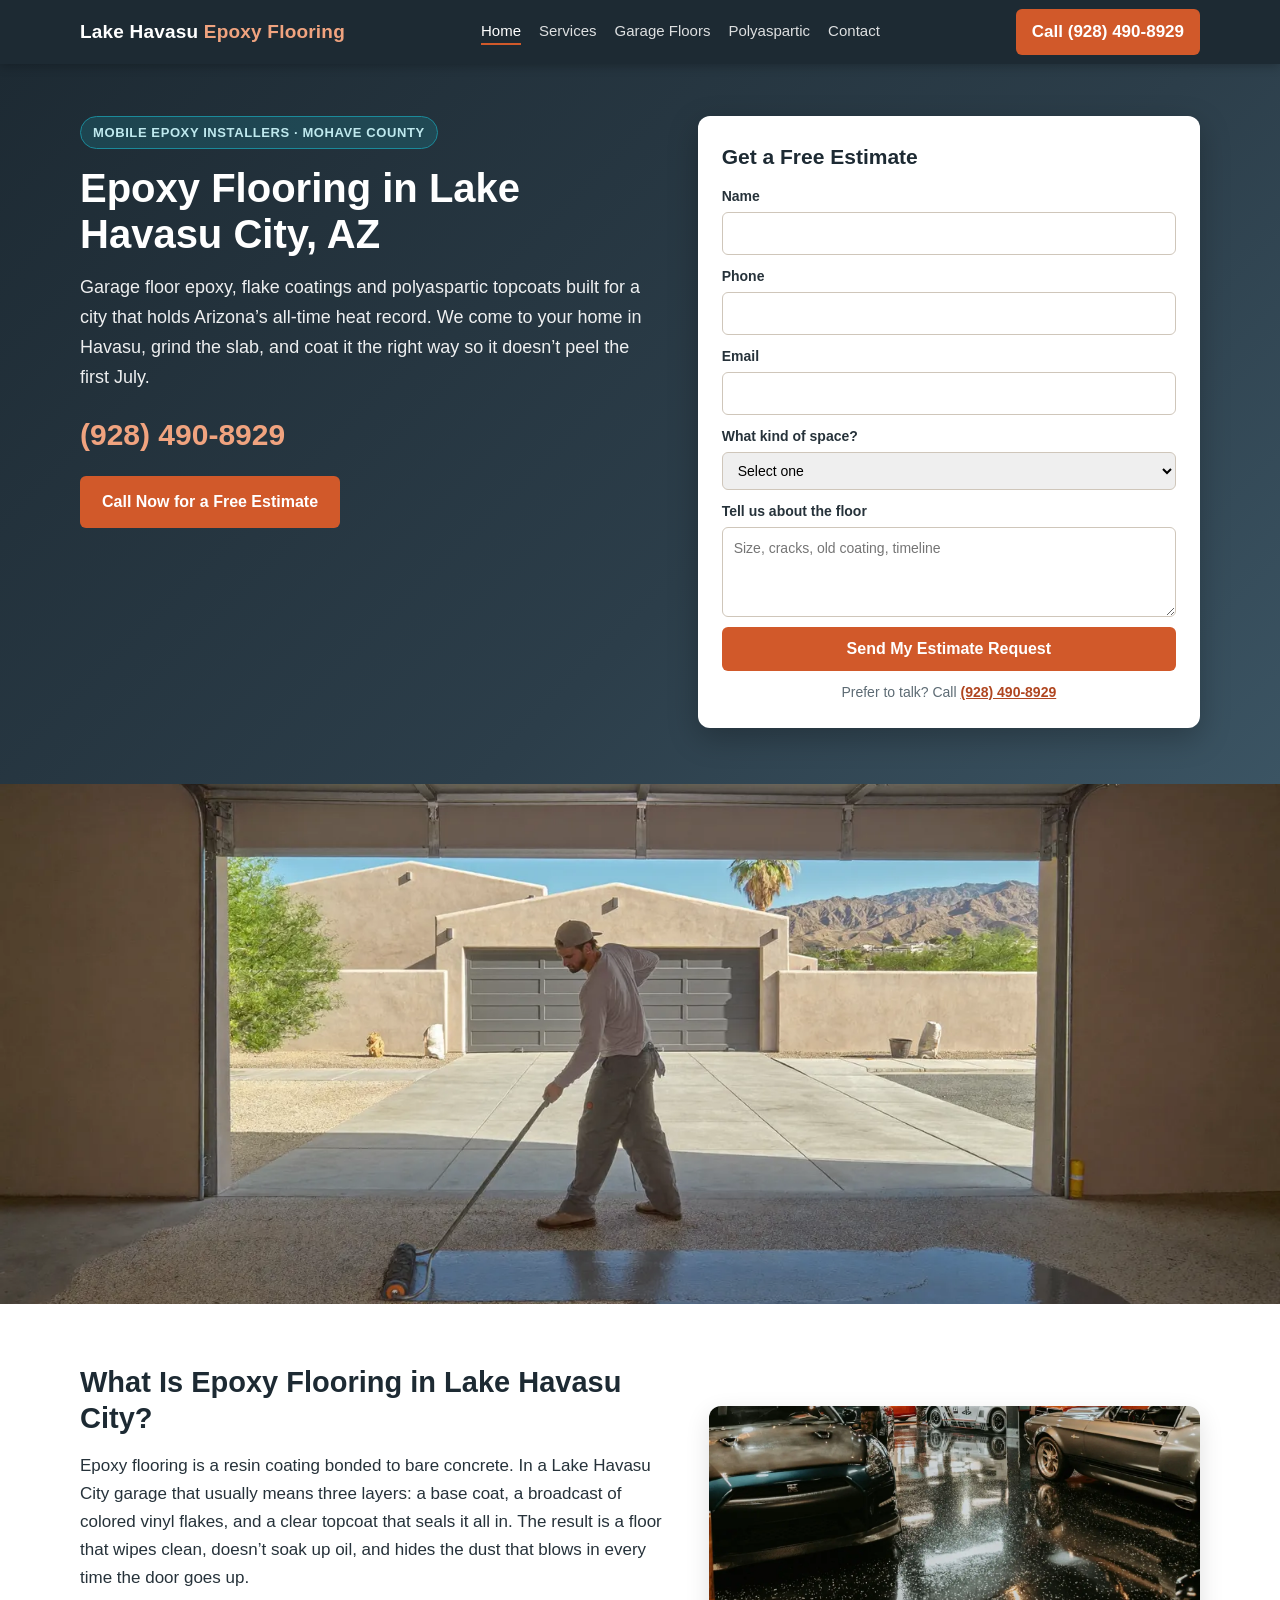
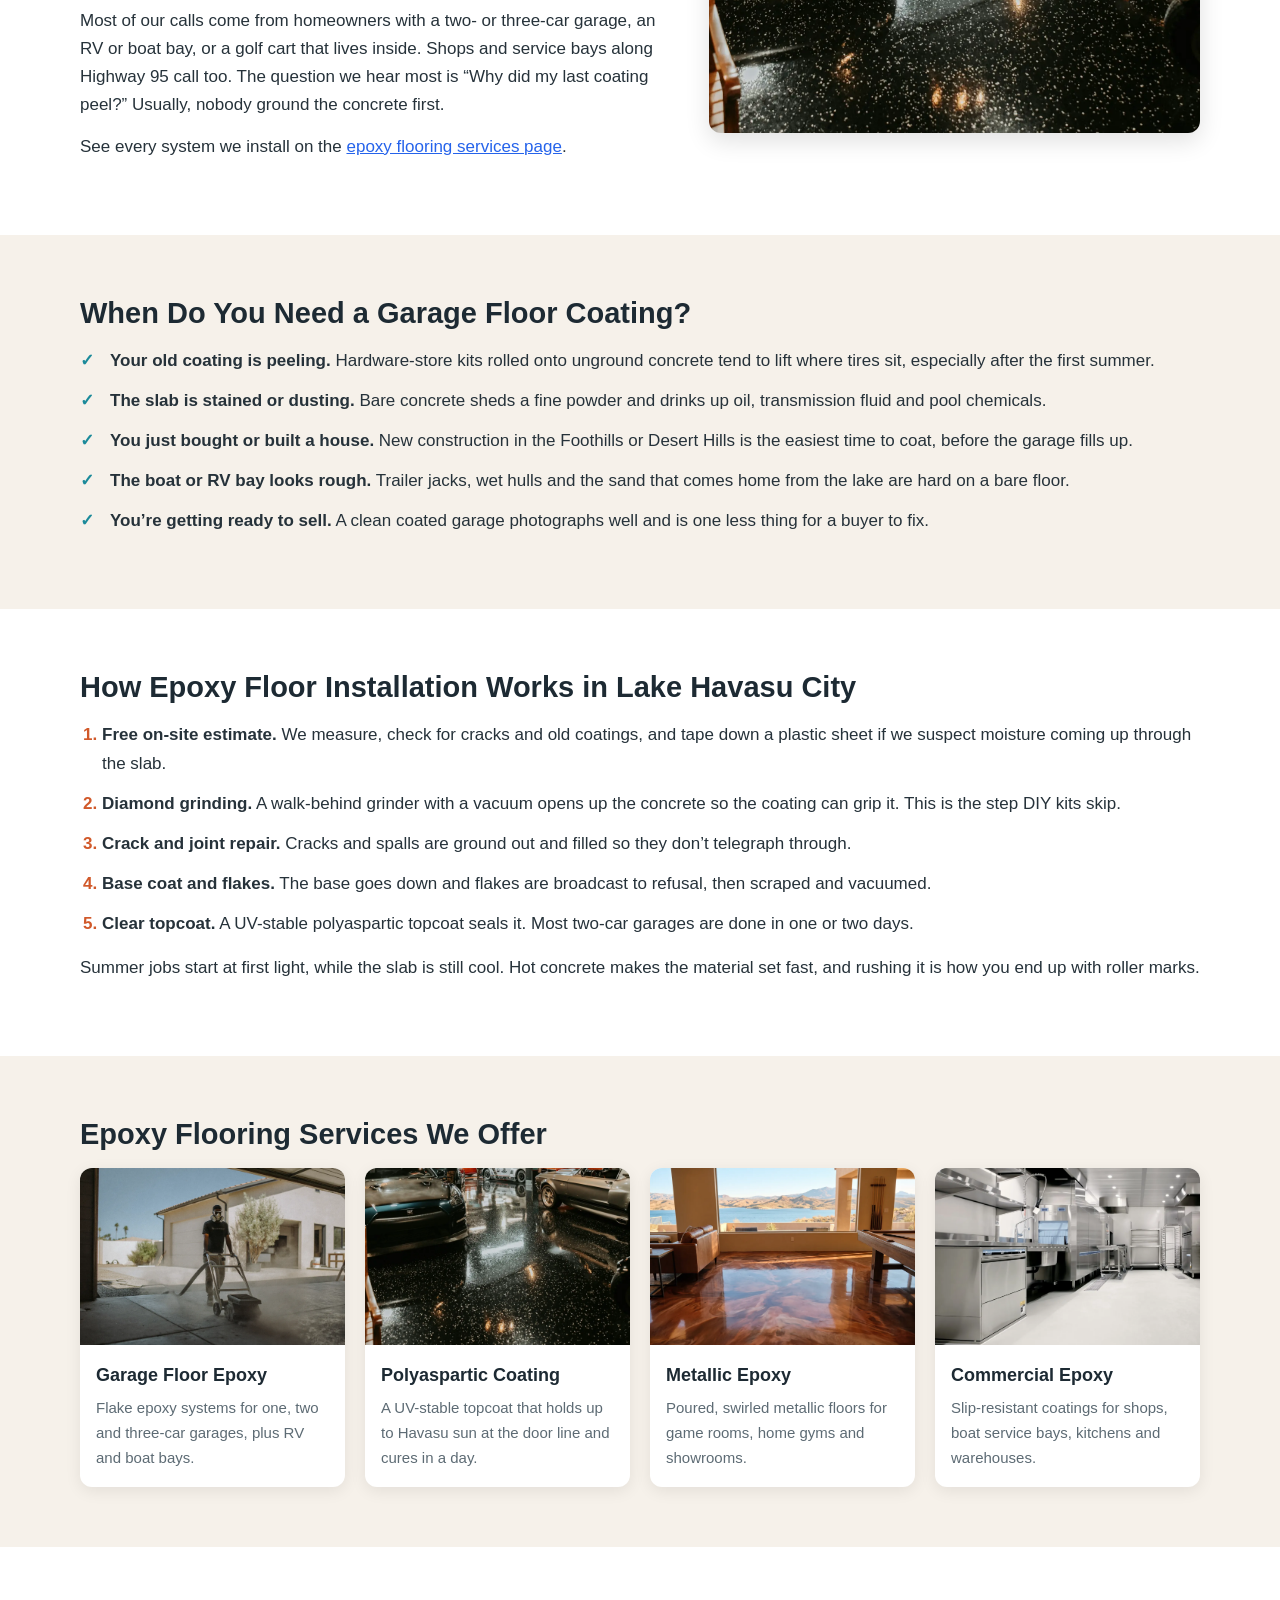
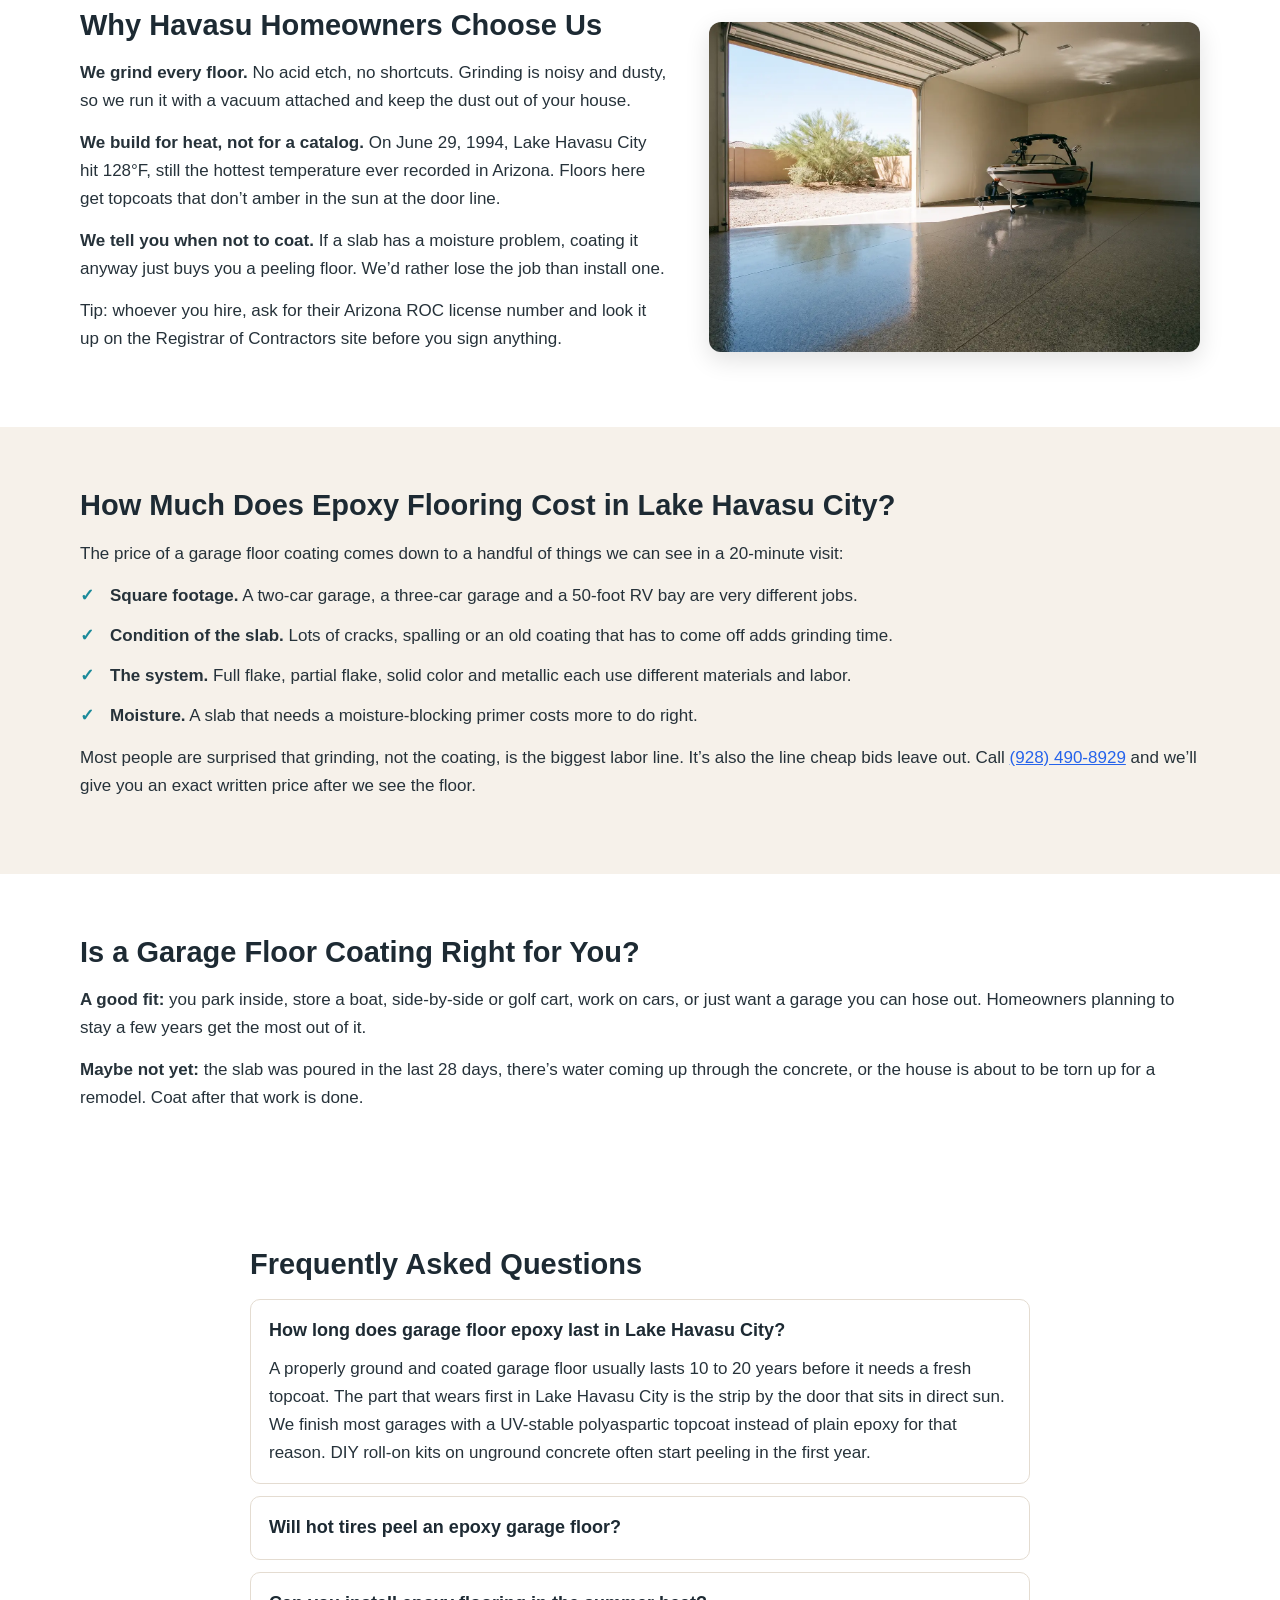
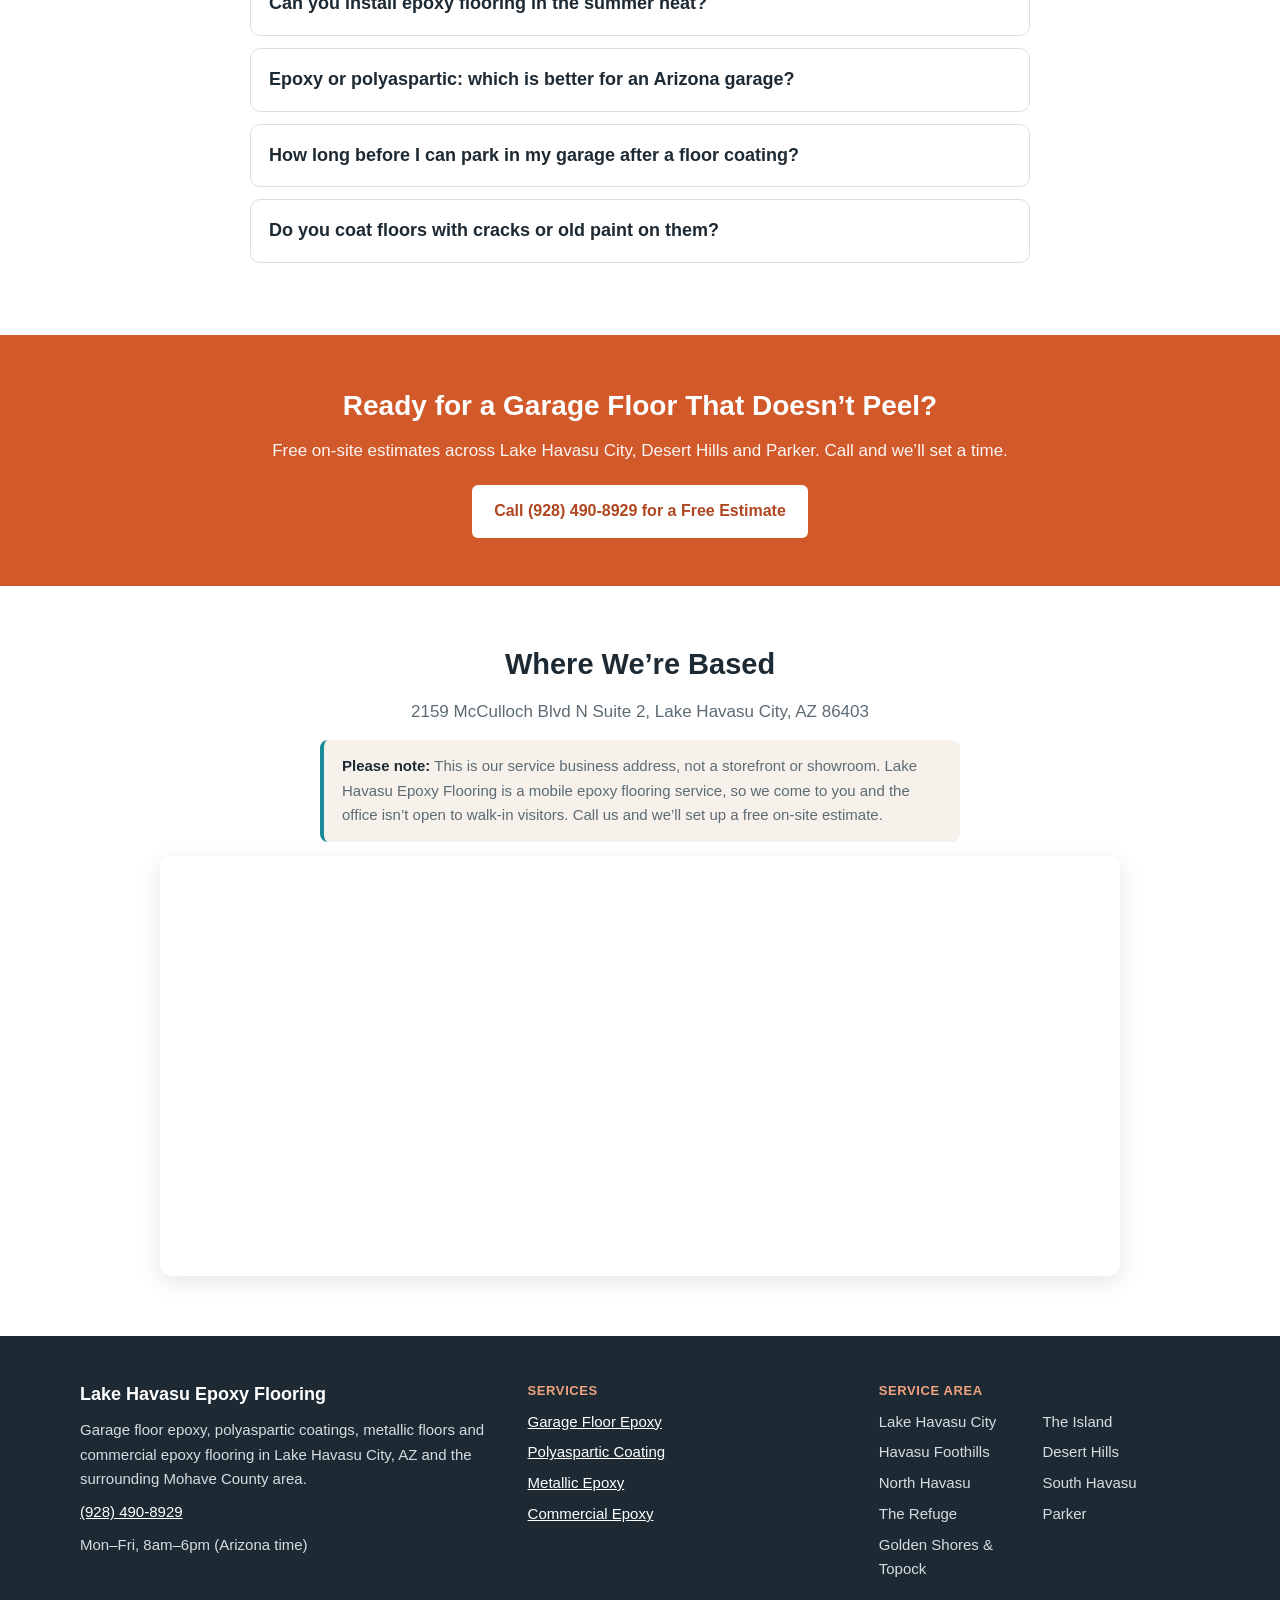
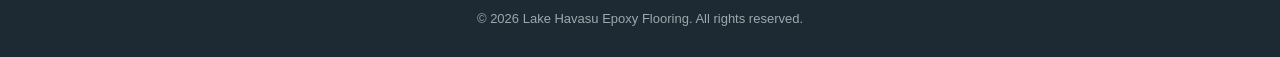
==== index.html @ 1d245ec2 "Initial site build: Lake Havasu Epoxy Flooring" ====
<!DOCTYPE html>
<html lang="en">
<head>
<meta charset="UTF-8">
<meta name="viewport" content="width=device-width, initial-scale=1.0">
<title>Epoxy Flooring in Lake Havasu City, AZ | Free Estimates</title>
<meta name="description" content="Garage floor epoxy and polyaspartic coatings in Lake Havasu City, AZ. We grind every slab and build for desert heat. Call (928) 490-8929.">
<link rel="canonical" href="https://www.lakehavasuepoxyflooring.com/">
<link rel="stylesheet" href="styles.css">
<script type="application/ld+json">
{
  "@context": "https://schema.org",
  "@type": "LocalBusiness",
  "name": "Lake Havasu Epoxy Flooring",
  "telephone": "+1-928-490-8929",
  "url": "https://www.lakehavasuepoxyflooring.com/",
  "address": {
    "@type": "PostalAddress",
    "streetAddress": "2159 McCulloch Blvd N Suite 2",
    "addressLocality": "Lake Havasu City",
    "addressRegion": "AZ",
    "postalCode": "86403",
    "addressCountry": "US"
  },
  "areaServed": "Lake Havasu City, AZ",
  "description": "Epoxy flooring and garage floor coatings in Lake Havasu City, AZ",
  "openingHours": "Mo-Fr 08:00-18:00"
}
</script>
<script type="application/ld+json">
{
  "@context": "https://schema.org",
  "@type": "FAQPage",
  "mainEntity": [
    {
      "@type": "Question",
      "name": "How long does garage floor epoxy last in Lake Havasu City?",
      "acceptedAnswer": {
        "@type": "Answer",
        "text": "A properly ground and coated garage floor usually lasts 10 to 20 years before it needs a fresh topcoat. The part that wears first in Lake Havasu City is the strip by the door that sits in direct sun. We finish most garages with a UV-stable polyaspartic topcoat instead of plain epoxy for that reason. DIY roll-on kits on unground concrete often start peeling in the first year."
      }
    },
    {
      "@type": "Question",
      "name": "Will hot tires peel an epoxy garage floor?",
      "acceptedAnswer": {
        "@type": "Answer",
        "text": "Hot tire pickup happens when a tire softens a thin or poorly bonded coating and lifts it off the slab. After a summer drive on SR-95 your tires can be hot enough to do it to a hardware-store kit. Diamond grinding the concrete first and using a full-thickness base coat is what stops it."
      }
    },
    {
      "@type": "Question",
      "name": "Can you install epoxy flooring in the summer heat?",
      "acceptedAnswer": {
        "@type": "Answer",
        "text": "Yes, but the schedule changes. Epoxy and polyaspartic cure faster as the slab gets hotter, so in June through September we start at first light and work while the concrete is still cool. October through April is the easiest season to coat a garage floor here, and it books up first."
      }
    },
    {
      "@type": "Question",
      "name": "Epoxy or polyaspartic: which is better for an Arizona garage?",
      "acceptedAnswer": {
        "@type": "Answer",
        "text": "Plain epoxy is strong and bonds well, but it yellows (ambers) in sunlight. Polyaspartic is UV-stable, cures in hours and handles temperature swings better. Most garage systems we install use an epoxy or polyaspartic base, a flake broadcast and a polyaspartic clear topcoat, so you get both."
      }
    },
    {
      "@type": "Question",
      "name": "How long before I can park in my garage after a floor coating?",
      "acceptedAnswer": {
        "@type": "Answer",
        "text": "You can usually walk on a one-day polyaspartic floor that evening and park on it in about 24 to 48 hours. A full epoxy system takes longer, often three to five days before heavy vehicles. Boats on trailers and RVs should wait the full cure time for the system we used."
      }
    },
    {
      "@type": "Question",
      "name": "Do you coat floors with cracks or old paint on them?",
      "acceptedAnswer": {
        "@type": "Answer",
        "text": "Yes. Cracks get ground out and filled before coating, and old paint or a failed DIY coating has to be ground off completely, because a new coating is only as good as what it sticks to. A slab with an active moisture problem is the one case where we may tell you to hold off and fix the water first."
      }
    }
  ]
}
</script>
</head>
<body>
<header class="topbar">
  <div class="wrap bar">
    <a class="logo" href="/">Lake Havasu <span>Epoxy Flooring</span></a>
    <nav class="links"><a href="/" class="on">Home</a><a href="services.html">Services</a><a href="garage-floor-epoxy-lake-havasu-city.html">Garage Floors</a><a href="polyaspartic-floor-coating-lake-havasu-city.html">Polyaspartic</a><a href="contact.html">Contact</a></nav>
    <a class="btn-call" href="tel:+19284908929">Call (928) 490-8929</a>
  </div>
</header>

<section class="hero">
  <div class="wrap hero-in">
    <div class="hero-copy">
      <span class="badge">Mobile epoxy installers &middot; Mohave County</span>
      <h1>Epoxy Flooring in Lake Havasu City, AZ</h1>
      <p class="lead">Garage floor epoxy, flake coatings and polyaspartic topcoats built for a city that holds Arizona&rsquo;s all-time heat record. We come to your home in Havasu, grind the slab, and coat it the right way so it doesn&rsquo;t peel the first July.</p>
      <a class="tel-big" href="tel:+19284908929">(928) 490-8929</a>
      <a class="btn" href="tel:+19284908929">Call Now for a Free Estimate</a>
    </div>
    <div id="quote">
<form class="form" action="https://formspree.io/f/xbgooble" method="POST">
  <h3>Get a Free Estimate</h3>
  <input type="hidden" name="_subject" value="New lead - Epoxy Flooring Lake Havasu City AZ (quote form)">
  <label>Name<input type="text" name="name" required></label>
  <label>Phone<input type="tel" name="phone" required></label>
  <label>Email<input type="email" name="email"></label>
  <label>What kind of space?<select name="space">
    <option value="">Select one</option>
    <option>Garage (1&ndash;2 car)</option>
    <option>Garage (3 car or RV/boat bay)</option>
    <option>Patio or interior room</option>
    <option>Shop or commercial space</option>
  </select></label>
  <label>Tell us about the floor<textarea name="message" rows="3" placeholder="Size, cracks, old coating, timeline"></textarea></label>
  <input type="text" name="_gotcha" style="display:none" tabindex="-1">
  <button class="btn" type="submit">Send My Estimate Request</button>
  <p class="fine">Prefer to talk? Call <a href="tel:+19284908929">(928) 490-8929</a></p>
</form>
    </div>
  </div>
</section>
<div class="band"><img src="epoxy-flooring-lake-havasu-hero.webp" alt="Installer rolling epoxy floor coating in a Lake Havasu City garage" width="1600" height="900"></div>

<section class="section">
  <div class="wrap split">
    <div>
      <h2>What Is Epoxy Flooring in Lake Havasu City?</h2>
      <p>Epoxy flooring is a resin coating bonded to bare concrete. In a Lake Havasu City garage that usually means three layers: a base coat, a broadcast of colored vinyl flakes, and a clear topcoat that seals it all in. The result is a floor that wipes clean, doesn&rsquo;t soak up oil, and hides the dust that blows in every time the door goes up.</p>
      <p>Most of our calls come from homeowners with a two- or three-car garage, an RV or boat bay, or a golf cart that lives inside. Shops and service bays along Highway 95 call too. The question we hear most is &ldquo;Why did my last coating peel?&rdquo; Usually, nobody ground the concrete first.</p>
      <p>See every system we install on the <a href="services.html" style="color: #2563eb; text-decoration: underline;">epoxy flooring services page</a>.</p>
    </div>
    <img src="flake-epoxy-car-garage.webp" alt="Flake epoxy floor coating in a car garage" width="1400" height="932" loading="lazy">
  </div>
</section>

<section class="section alt">
  <div class="wrap">
    <h2>When Do You Need a Garage Floor Coating?</h2>
    <ul class="ticks">
      <li><strong>Your old coating is peeling.</strong> Hardware-store kits rolled onto unground concrete tend to lift where tires sit, especially after the first summer.</li>
      <li><strong>The slab is stained or dusting.</strong> Bare concrete sheds a fine powder and drinks up oil, transmission fluid and pool chemicals.</li>
      <li><strong>You just bought or built a house.</strong> New construction in the Foothills or Desert Hills is the easiest time to coat, before the garage fills up.</li>
      <li><strong>The boat or RV bay looks rough.</strong> Trailer jacks, wet hulls and the sand that comes home from the lake are hard on a bare floor.</li>
      <li><strong>You&rsquo;re getting ready to sell.</strong> A clean coated garage photographs well and is one less thing for a buyer to fix.</li>
    </ul>
  </div>
</section>

<section class="section">
  <div class="wrap">
    <h2>How Epoxy Floor Installation Works in Lake Havasu City</h2>
    <ol class="steps">
      <li><strong>Free on-site estimate.</strong> We measure, check for cracks and old coatings, and tape down a plastic sheet if we suspect moisture coming up through the slab.</li>
      <li><strong>Diamond grinding.</strong> A walk-behind grinder with a vacuum opens up the concrete so the coating can grip it. This is the step DIY kits skip.</li>
      <li><strong>Crack and joint repair.</strong> Cracks and spalls are ground out and filled so they don&rsquo;t telegraph through.</li>
      <li><strong>Base coat and flakes.</strong> The base goes down and flakes are broadcast to refusal, then scraped and vacuumed.</li>
      <li><strong>Clear topcoat.</strong> A UV-stable polyaspartic topcoat seals it. Most two-car garages are done in one or two days.</li>
    </ol>
    <p>Summer jobs start at first light, while the slab is still cool. Hot concrete makes the material set fast, and rushing it is how you end up with roller marks.</p>
  </div>
</section>

<section class="section alt">
  <div class="wrap">
    <h2>Epoxy Flooring Services We Offer</h2>
    <div class="cards">
      <a class="card" href="garage-floor-epoxy-lake-havasu-city.html"><img src="concrete-grinding-garage-prep.webp" alt="Garage Floor Epoxy in Lake Havasu City" width="1400" height="933" loading="lazy"><span class="card-body"><strong>Garage Floor Epoxy</strong><span>Flake epoxy systems for one, two and three-car garages, plus RV and boat bays.</span></span></a>
      <a class="card" href="polyaspartic-floor-coating-lake-havasu-city.html"><img src="flake-epoxy-car-garage.webp" alt="Polyaspartic Coating in Lake Havasu City" width="1400" height="933" loading="lazy"><span class="card-body"><strong>Polyaspartic Coating</strong><span>A UV-stable topcoat that holds up to Havasu sun at the door line and cures in a day.</span></span></a>
      <a class="card" href="metallic-epoxy-flooring-lake-havasu-city.html"><img src="metallic-epoxy-floor-game-room.webp" alt="Metallic Epoxy in Lake Havasu City" width="1400" height="933" loading="lazy"><span class="card-body"><strong>Metallic Epoxy</strong><span>Poured, swirled metallic floors for game rooms, home gyms and showrooms.</span></span></a>
      <a class="card" href="commercial-epoxy-flooring-lake-havasu-city.html"><img src="commercial-kitchen-epoxy-floor.webp" alt="Commercial Epoxy in Lake Havasu City" width="1400" height="933" loading="lazy"><span class="card-body"><strong>Commercial Epoxy</strong><span>Slip-resistant coatings for shops, boat service bays, kitchens and warehouses.</span></span></a>
    </div>
  </div>
</section>

<section class="section">
  <div class="wrap split">
    <div>
      <h2>Why Havasu Homeowners Choose Us</h2>
      <p><strong>We grind every floor.</strong> No acid etch, no shortcuts. Grinding is noisy and dusty, so we run it with a vacuum attached and keep the dust out of your house.</p>
      <p><strong>We build for heat, not for a catalog.</strong> On June 29, 1994, Lake Havasu City hit 128&deg;F, still the hottest temperature ever recorded in Arizona. Floors here get topcoats that don&rsquo;t amber in the sun at the door line.</p>
      <p><strong>We tell you when not to coat.</strong> If a slab has a moisture problem, coating it anyway just buys you a peeling floor. We&rsquo;d rather lose the job than install one.</p>
      <p>Tip: whoever you hire, ask for their Arizona ROC license number and look it up on the Registrar of Contractors site before you sign anything.</p>
    </div>
    <img src="flake-garage-floor-boat-garage.webp" alt="Finished flake epoxy floor in an RV and boat garage" width="1400" height="939" loading="lazy">
  </div>
</section>

<section class="section alt">
  <div class="wrap">
    <h2>How Much Does Epoxy Flooring Cost in Lake Havasu City?</h2>
    <p>The price of a garage floor coating comes down to a handful of things we can see in a 20-minute visit:</p>
    <ul class="ticks">
      <li><strong>Square footage.</strong> A two-car garage, a three-car garage and a 50-foot RV bay are very different jobs.</li>
      <li><strong>Condition of the slab.</strong> Lots of cracks, spalling or an old coating that has to come off adds grinding time.</li>
      <li><strong>The system.</strong> Full flake, partial flake, solid color and metallic each use different materials and labor.</li>
      <li><strong>Moisture.</strong> A slab that needs a moisture-blocking primer costs more to do right.</li>
    </ul>
    <p>Most people are surprised that grinding, not the coating, is the biggest labor line. It&rsquo;s also the line cheap bids leave out. Call <a href="tel:+19284908929" style="color: #2563eb; text-decoration: underline;">(928) 490-8929</a> and we&rsquo;ll give you an exact written price after we see the floor.</p>
  </div>
</section>

<section class="section">
  <div class="wrap">
    <h2>Is a Garage Floor Coating Right for You?</h2>
    <p><strong>A good fit:</strong> you park inside, store a boat, side-by-side or golf cart, work on cars, or just want a garage you can hose out. Homeowners planning to stay a few years get the most out of it.</p>
    <p><strong>Maybe not yet:</strong> the slab was poured in the last 28 days, there&rsquo;s water coming up through the concrete, or the house is about to be torn up for a remodel. Coat after that work is done.</p>
  </div>
</section>

<section class="section" id="faq">
  <div class="wrap narrow">
    <h2>Frequently Asked Questions</h2>
      <details class="faq" open><summary><h3>How long does garage floor epoxy last in Lake Havasu City?</h3></summary><p>A properly ground and coated garage floor usually lasts 10 to 20 years before it needs a fresh topcoat. The part that wears first in Lake Havasu City is the strip by the door that sits in direct sun. We finish most garages with a UV-stable polyaspartic topcoat instead of plain epoxy for that reason. DIY roll-on kits on unground concrete often start peeling in the first year.</p></details>
      <details class="faq"><summary><h3>Will hot tires peel an epoxy garage floor?</h3></summary><p>Hot tire pickup happens when a tire softens a thin or poorly bonded coating and lifts it off the slab. After a summer drive on SR-95 your tires can be hot enough to do it to a hardware-store kit. Diamond grinding the concrete first and using a full-thickness base coat is what stops it.</p></details>
      <details class="faq"><summary><h3>Can you install epoxy flooring in the summer heat?</h3></summary><p>Yes, but the schedule changes. Epoxy and polyaspartic cure faster as the slab gets hotter, so in June through September we start at first light and work while the concrete is still cool. October through April is the easiest season to coat a garage floor here, and it books up first.</p></details>
      <details class="faq"><summary><h3>Epoxy or polyaspartic: which is better for an Arizona garage?</h3></summary><p>Plain epoxy is strong and bonds well, but it yellows (ambers) in sunlight. Polyaspartic is UV-stable, cures in hours and handles temperature swings better. Most garage systems we install use an epoxy or polyaspartic base, a flake broadcast and a polyaspartic clear topcoat, so you get both.</p></details>
      <details class="faq"><summary><h3>How long before I can park in my garage after a floor coating?</h3></summary><p>You can usually walk on a one-day polyaspartic floor that evening and park on it in about 24 to 48 hours. A full epoxy system takes longer, often three to five days before heavy vehicles. Boats on trailers and RVs should wait the full cure time for the system we used.</p></details>
      <details class="faq"><summary><h3>Do you coat floors with cracks or old paint on them?</h3></summary><p>Yes. Cracks get ground out and filled before coating, and old paint or a failed DIY coating has to be ground off completely, because a new coating is only as good as what it sticks to. A slab with an active moisture problem is the one case where we may tell you to hold off and fix the water first.</p></details>
  </div>
</section>

<section class="cta-band">
  <div class="wrap">
    <h2>Ready for a Garage Floor That Doesn&rsquo;t Peel?</h2>
    <p>Free on-site estimates across Lake Havasu City, Desert Hills and Parker. Call and we&rsquo;ll set a time.</p>
    <a class="btn btn-light" href="tel:+19284908929">Call (928) 490-8929 for a Free Estimate</a>
  </div>
</section>

<!-- MAP / LOCATION -->
<section class="section" id="location">
  <div class="wrap center">
    <h2>Where We&rsquo;re Based</h2>
    <p class="muted">2159 McCulloch Blvd N Suite 2, Lake Havasu City, AZ 86403</p>
    <p class="note"><strong>Please note:</strong> This is our service business address, not a storefront or showroom. Lake Havasu Epoxy Flooring is a mobile epoxy flooring service, so we come to you and the office isn&rsquo;t open to walk-in visitors. Call us and we&rsquo;ll set up a free on-site estimate.</p>
    <div class="map">
      <iframe title="Map to Lake Havasu Epoxy Flooring service address, 2159 McCulloch Blvd N Suite 2, Lake Havasu City, AZ 86403" src="https://www.google.com/maps?q=2159%20McCulloch%20Blvd%20N%20Suite%202%2C%20Lake%20Havasu%20City%2C%20AZ%2086403&amp;output=embed" width="100%" height="420" style="border:0; display:block;" loading="lazy" referrerpolicy="no-referrer-when-downgrade" allowfullscreen></iframe>
    </div>
  </div>
</section>

<footer class="foot">
  <div class="wrap foot-grid">
    <div>
      <p class="foot-name">Lake Havasu Epoxy Flooring</p>
      <p>Garage floor epoxy, polyaspartic coatings, metallic floors and commercial epoxy flooring in Lake Havasu City, AZ and the surrounding Mohave County area.</p>
      <p><a href="tel:+19284908929">(928) 490-8929</a></p>
      <p>Mon&ndash;Fri, 8am&ndash;6pm (Arizona time)</p>
    </div>
    <div>
      <p class="foot-head">Services</p>
      <ul><li><a href="garage-floor-epoxy-lake-havasu-city.html">Garage Floor Epoxy</a></li><li><a href="polyaspartic-floor-coating-lake-havasu-city.html">Polyaspartic Coating</a></li><li><a href="metallic-epoxy-flooring-lake-havasu-city.html">Metallic Epoxy</a></li><li><a href="commercial-epoxy-flooring-lake-havasu-city.html">Commercial Epoxy</a></li></ul>
    </div>
    <div>
      <p class="foot-head">Service Area</p>
      <ul class="cols"><li>Lake Havasu City</li><li>The Island</li><li>Havasu Foothills</li><li>Desert Hills</li><li>North Havasu</li><li>South Havasu</li><li>The Refuge</li><li>Parker</li><li>Golden Shores &amp; Topock</li></ul>
    </div>
  </div>
  <p class="copy">&copy; 2026 Lake Havasu Epoxy Flooring. All rights reserved.</p>
</footer>
</body>
</html>
---- styles.css ----
:root{--ink:#1d2a33;--ink2:#2c3e4a;--sun:#d1592a;--sun-d:#b04620;--lake:#1b8a9a;--sand:#f6f1ea;--text:#26323a;--muted:#5d6b74;--line:#e4dcd1}
*{box-sizing:border-box;margin:0;padding:0}
body{font-family:-apple-system,BlinkMacSystemFont,"Segoe UI",Roboto,Helvetica,Arial,sans-serif;color:var(--text);line-height:1.65;background:#fff;font-size:17px}
img{max-width:100%;height:auto;display:block}
a{color:inherit}
.wrap{max-width:1160px;margin:0 auto;padding:0 20px}
.narrow{max-width:820px}
.center{text-align:center}
.topbar{position:sticky;top:0;z-index:50;background:var(--ink);color:#fff;box-shadow:0 2px 10px rgba(0,0,0,.25)}
.bar{display:flex;align-items:center;justify-content:space-between;gap:16px;min-height:64px;flex-wrap:wrap}
.logo{font-weight:800;font-size:19px;text-decoration:none;letter-spacing:.2px}
.logo span{color:#f0a37f}
.links{display:flex;gap:18px;flex-wrap:wrap}
.links a{text-decoration:none;font-size:15px;opacity:.85}
.links a:hover,.links a.on{opacity:1;border-bottom:2px solid var(--sun)}
.btn-call{background:var(--sun);color:#fff;text-decoration:none;font-weight:700;padding:9px 16px;border-radius:6px;white-space:nowrap}
.btn-call:hover{background:var(--sun-d)}
.hero{background:linear-gradient(135deg,var(--ink) 0%,var(--ink2) 60%,#3b5463 100%);color:#fff;padding:52px 0 56px}
.hero-in{display:grid;grid-template-columns:1.15fr 1fr;gap:40px;align-items:start}
.badge{display:inline-block;background:rgba(27,138,154,.25);border:1px solid var(--lake);color:#bfe9ee;font-size:13px;font-weight:600;padding:5px 12px;border-radius:30px;margin-bottom:16px;text-transform:uppercase;letter-spacing:.6px}
h1{font-size:40px;line-height:1.15;margin-bottom:16px}
.lead{font-size:18px;opacity:.92;margin-bottom:18px}
.tel-big{display:block;font-size:30px;font-weight:800;color:#f0a37f;text-decoration:none;margin-bottom:16px}
.btn{display:inline-block;background:var(--sun);color:#fff;font-weight:700;text-decoration:none;padding:13px 22px;border-radius:6px;border:0;cursor:pointer;font-size:16px}
.btn:hover{background:var(--sun-d)}
.btn-light{background:#fff;color:var(--sun-d)}
.btn-light:hover{background:var(--sand)}
.form{background:#fff;color:var(--text);border-radius:12px;padding:24px;box-shadow:0 10px 30px rgba(0,0,0,.25);display:grid;gap:10px}
.form h3{font-size:21px;color:var(--ink)}
.form label{display:grid;gap:4px;font-size:14px;font-weight:600}
.form input,.form select,.form textarea{font:inherit;font-weight:400;padding:9px 11px;border:1px solid #cfc6ba;border-radius:6px;width:100%}
.form .btn{width:100%}
.fine{font-size:14px;color:var(--muted);text-align:center}
.fine a{color:var(--sun-d);font-weight:700}
.band img{width:100%;max-height:520px;object-fit:cover}
.section{padding:60px 0}
.section.alt{background:var(--sand)}
.section h2{font-size:29px;line-height:1.25;color:var(--ink);margin-bottom:16px}
.section p{margin-bottom:14px}
.split{display:grid;grid-template-columns:1.2fr 1fr;gap:40px;align-items:center}
.split img{border-radius:12px;box-shadow:0 8px 24px rgba(0,0,0,.12)}
.ticks{list-style:none;display:grid;gap:12px;margin:8px 0 14px}
.ticks li{padding-left:30px;position:relative}
.ticks li:before{content:"\2713";position:absolute;left:0;top:0;color:var(--lake);font-weight:800}
.steps{padding-left:22px;display:grid;gap:12px;margin-bottom:16px}
.steps li::marker{color:var(--sun);font-weight:800}
.cards{display:grid;grid-template-columns:repeat(4,1fr);gap:20px}
.card{background:#fff;border-radius:12px;overflow:hidden;text-decoration:none;box-shadow:0 4px 16px rgba(0,0,0,.08);display:flex;flex-direction:column}
.card img{aspect-ratio:3/2;object-fit:cover;width:100%}
.card-body{padding:16px;display:grid;gap:6px;font-size:15px;color:var(--muted)}
.card-body strong{color:var(--ink);font-size:18px}
.faq{border:1px solid var(--line);border-radius:10px;padding:16px 18px;margin-bottom:12px;background:#fff}
.faq summary{cursor:pointer;list-style:none}
.faq summary::-webkit-details-marker{display:none}
.faq h3{display:inline;font-size:18px;color:var(--ink)}
.faq p{margin:10px 0 0}
.cta-band{background:var(--sun);color:#fff;text-align:center;padding:48px 0}
.cta-band h2{font-size:28px;margin-bottom:8px}
.cta-band p{margin-bottom:20px;opacity:.95}
.muted{color:var(--muted)}
.note{max-width:640px;margin:12px auto 24px;padding:14px 18px;background:var(--sand);border-left:4px solid var(--lake);border-radius:8px;font-size:15px;color:var(--muted);text-align:left}
.note strong{color:var(--ink)}
.map{border-radius:12px;overflow:hidden;box-shadow:0 6px 24px rgba(0,0,0,.10);max-width:960px;margin:0 auto}
.contact-top{background:var(--sand)}
.dark-text h1{color:var(--ink)}
.dark-text p{margin-bottom:12px}
.foot{background:var(--ink);color:#d6dde1;padding:44px 0 20px;font-size:15px}
.foot-grid{display:grid;grid-template-columns:1.3fr 1fr 1fr;gap:30px}
.foot a{color:#fff}
.foot ul{list-style:none;display:grid;gap:6px}
.foot .cols{grid-template-columns:1fr 1fr}
.foot-name{font-weight:800;color:#fff;font-size:18px;margin-bottom:8px}
.foot-head{font-weight:700;color:#f0a37f;margin-bottom:10px;text-transform:uppercase;font-size:13px;letter-spacing:.6px}
.foot p{margin-bottom:8px}
.copy{text-align:center;margin-top:26px;font-size:13px;opacity:.7}
@media (max-width:960px){.cards{grid-template-columns:1fr 1fr}.hero-in,.split{grid-template-columns:1fr}}
@media (max-width:640px){h1{font-size:30px}.cards,.foot-grid{grid-template-columns:1fr}.links{display:none}.section{padding:44px 0}.section h2{font-size:24px}}
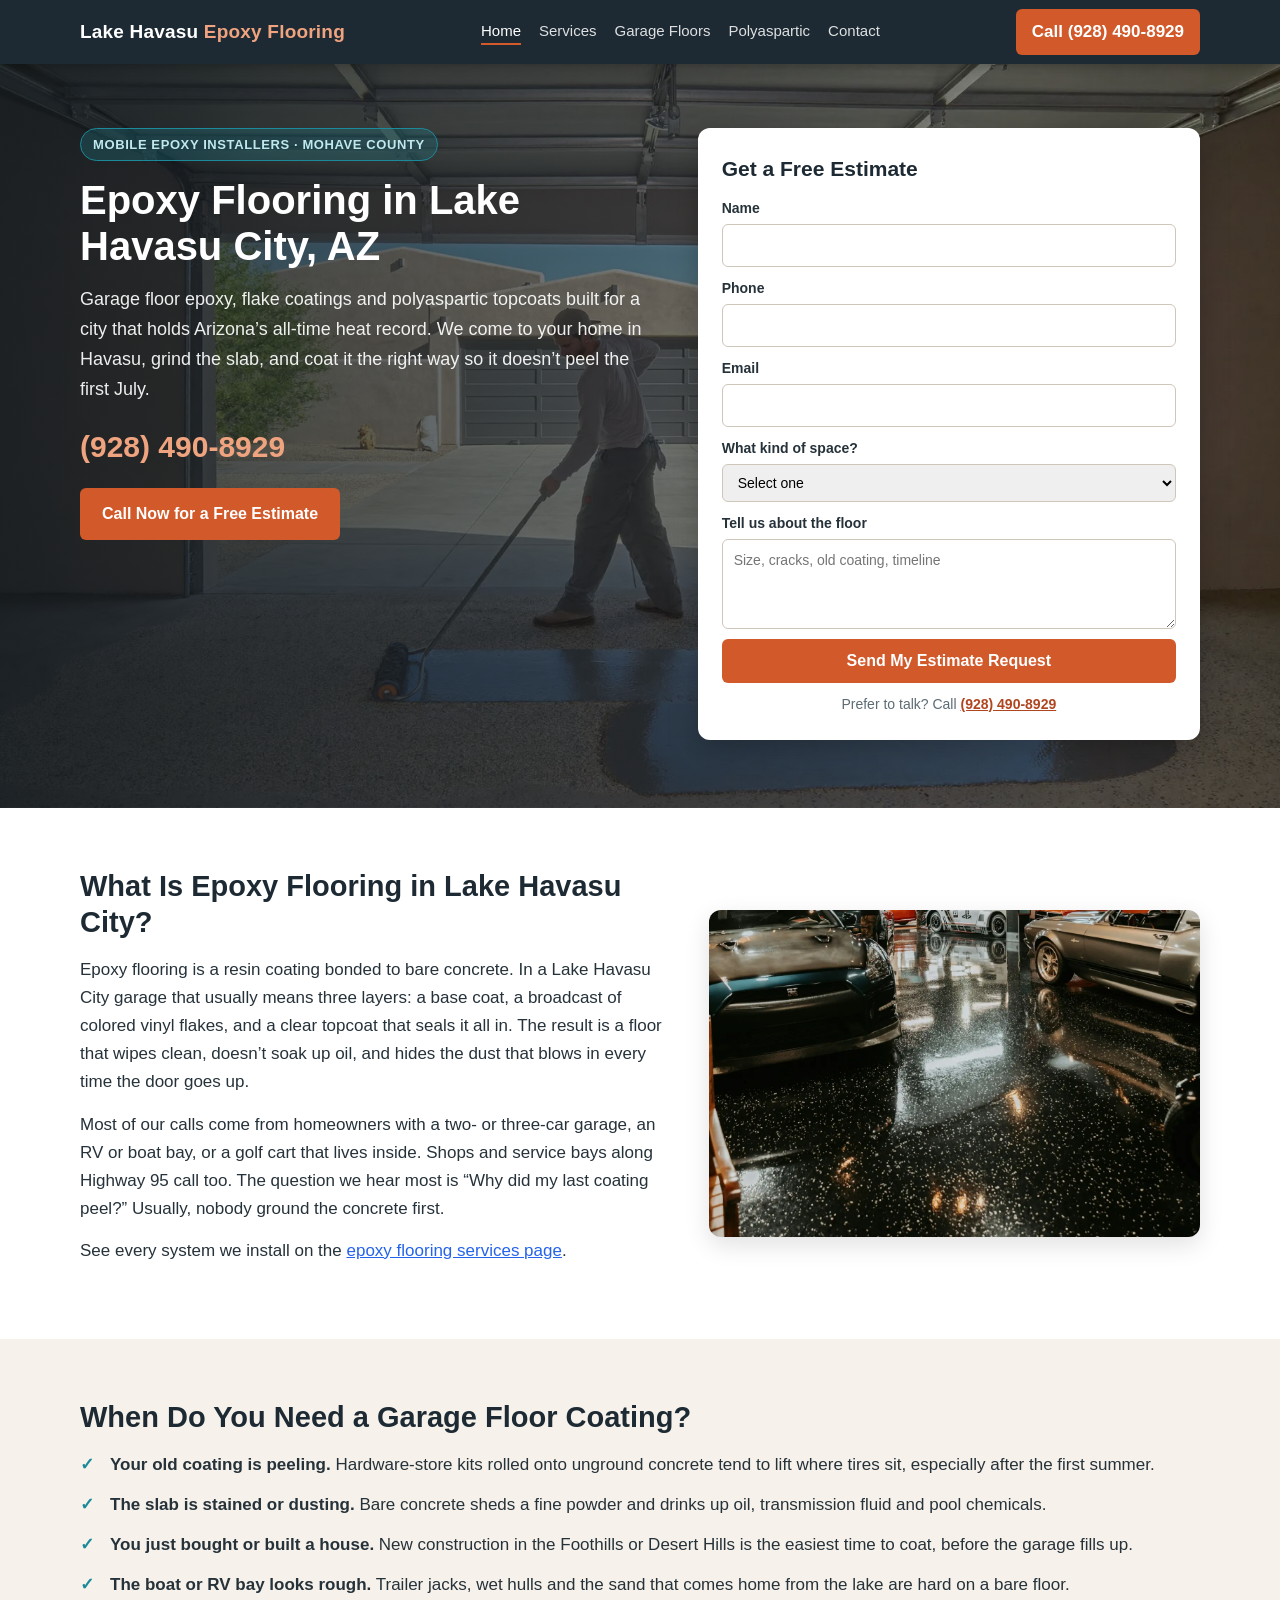
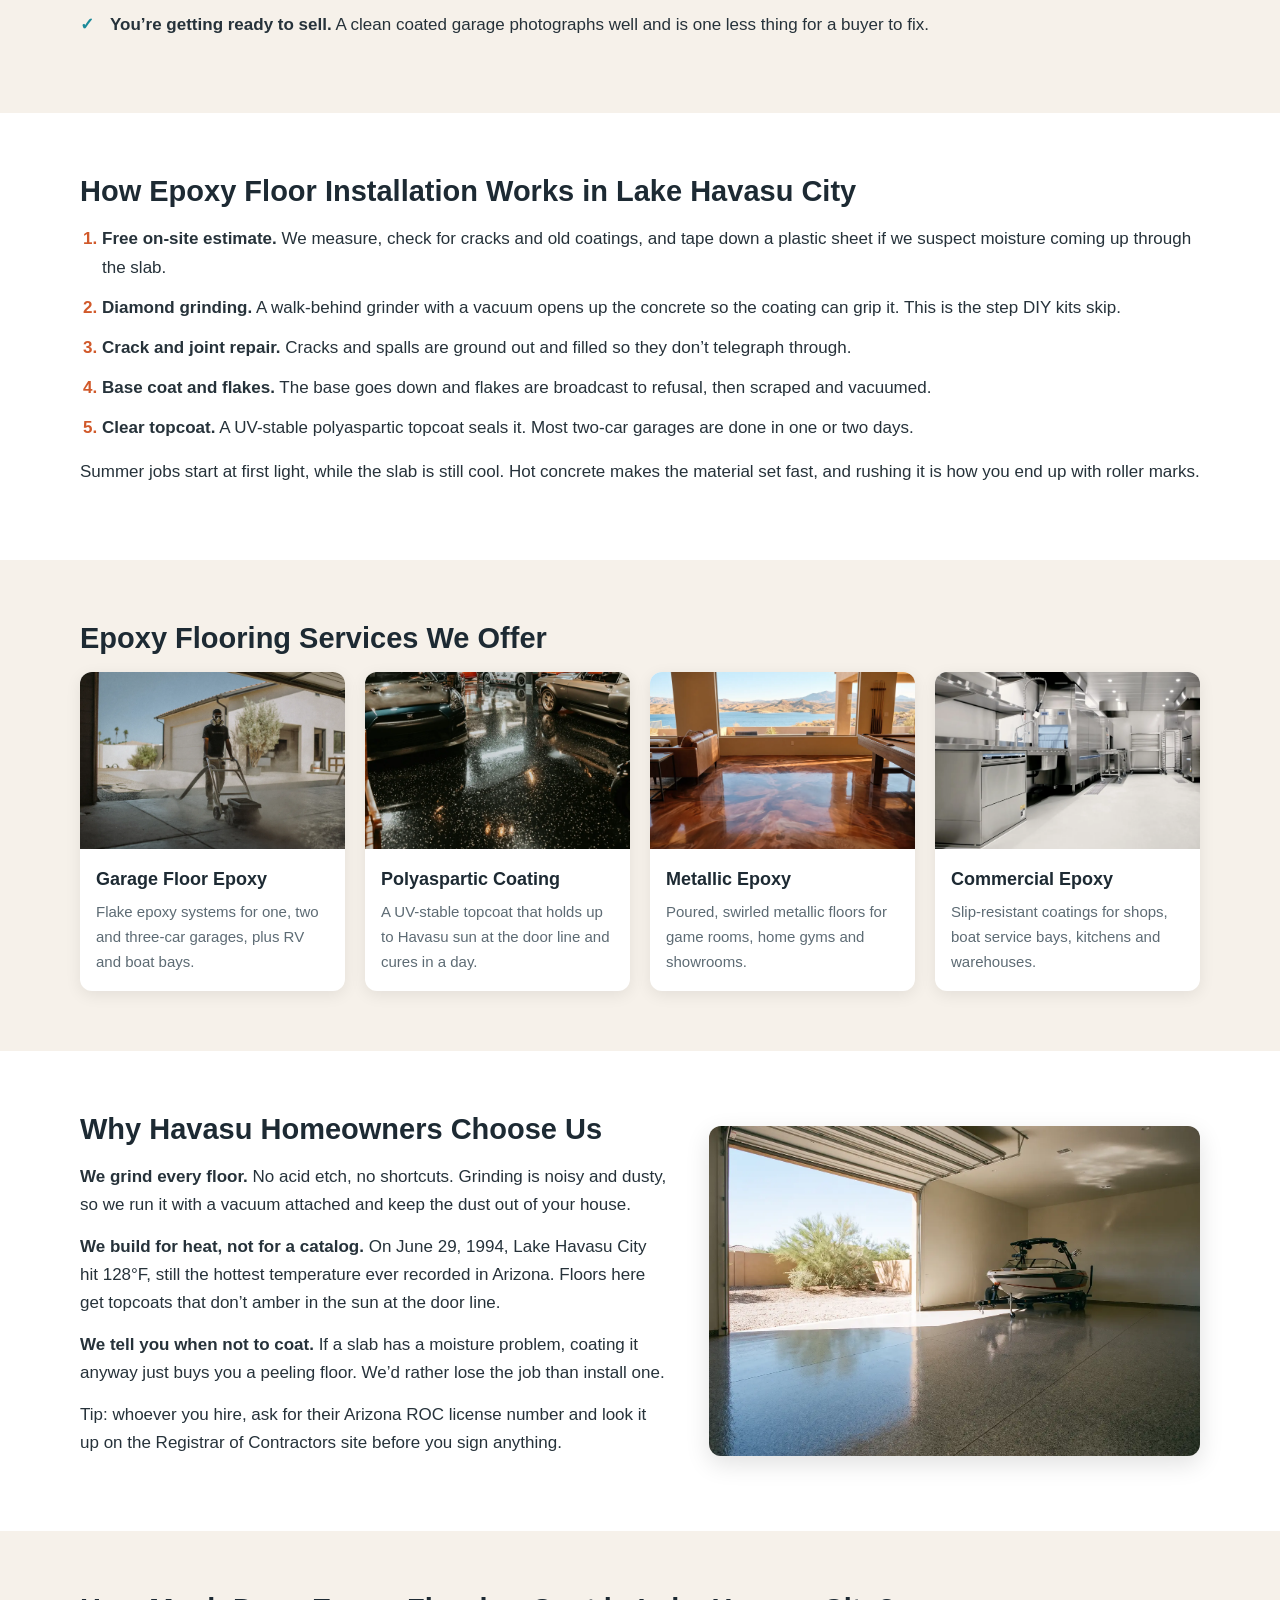
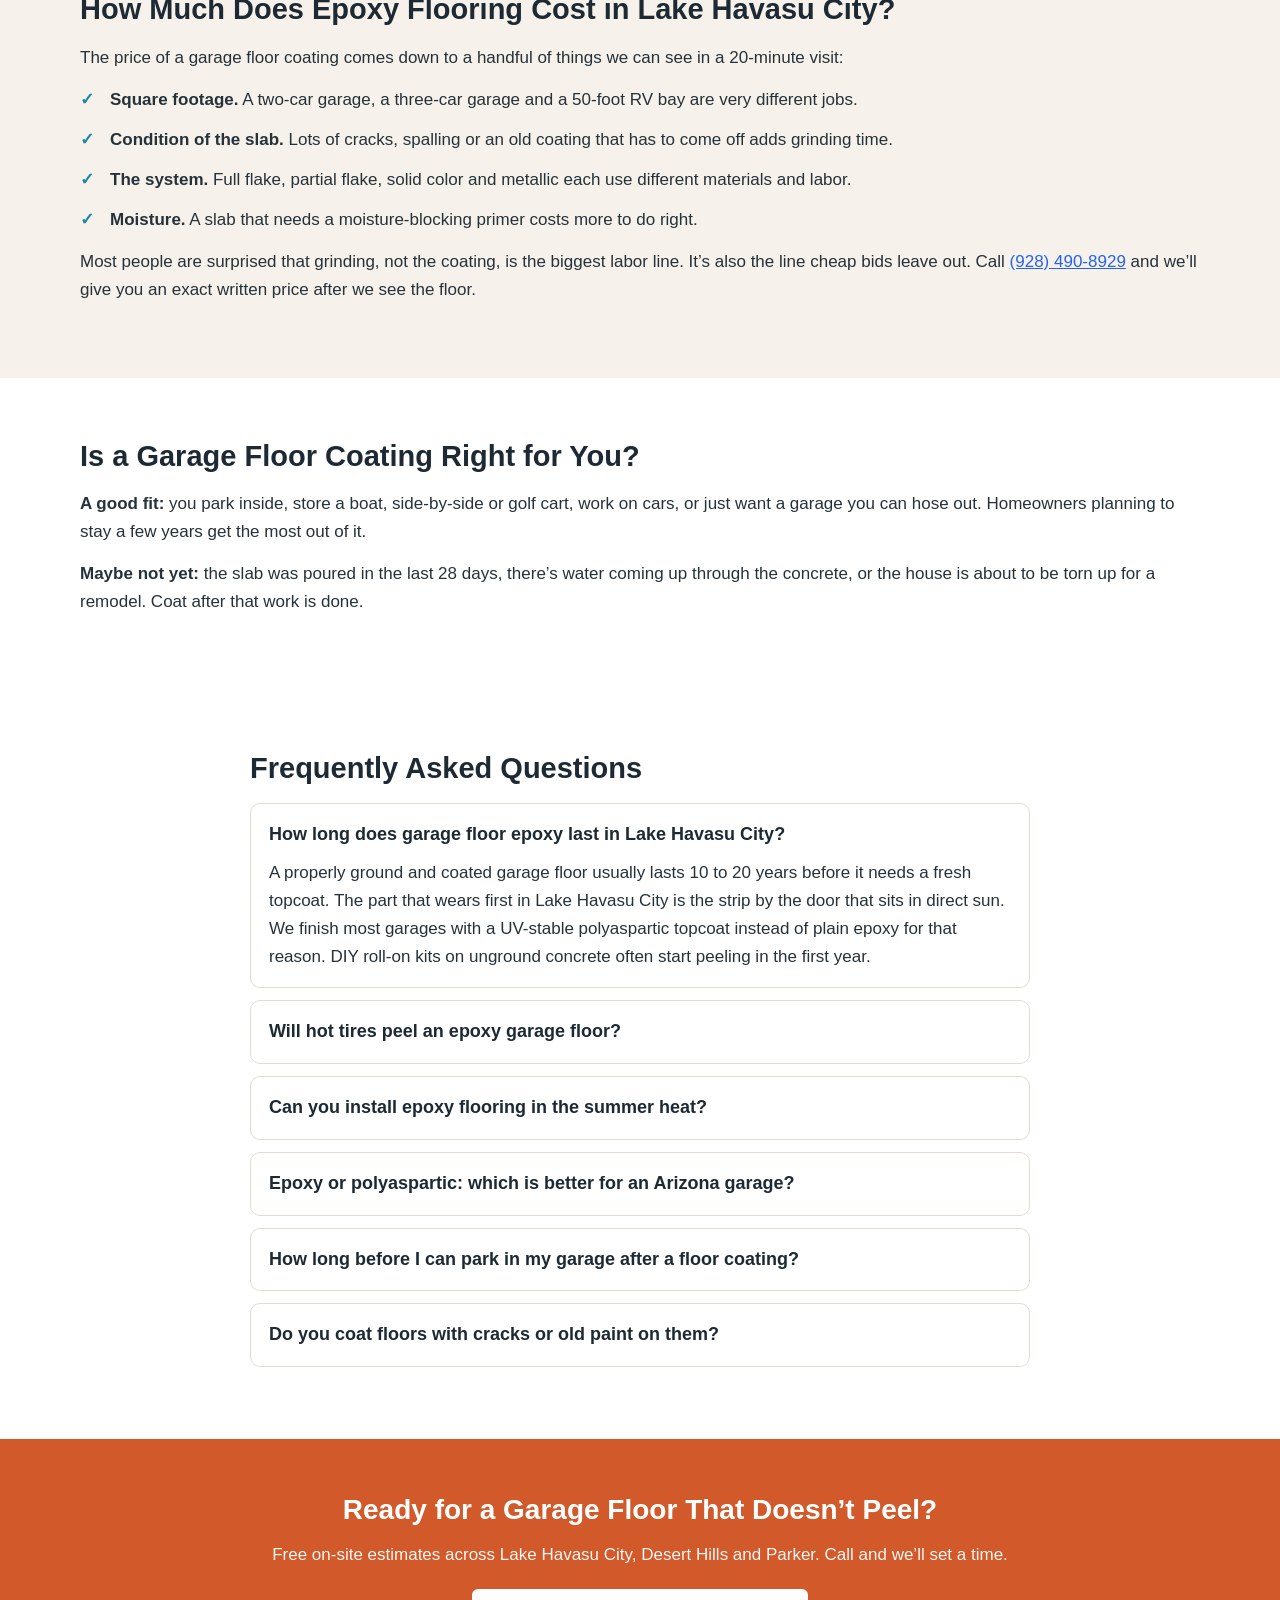
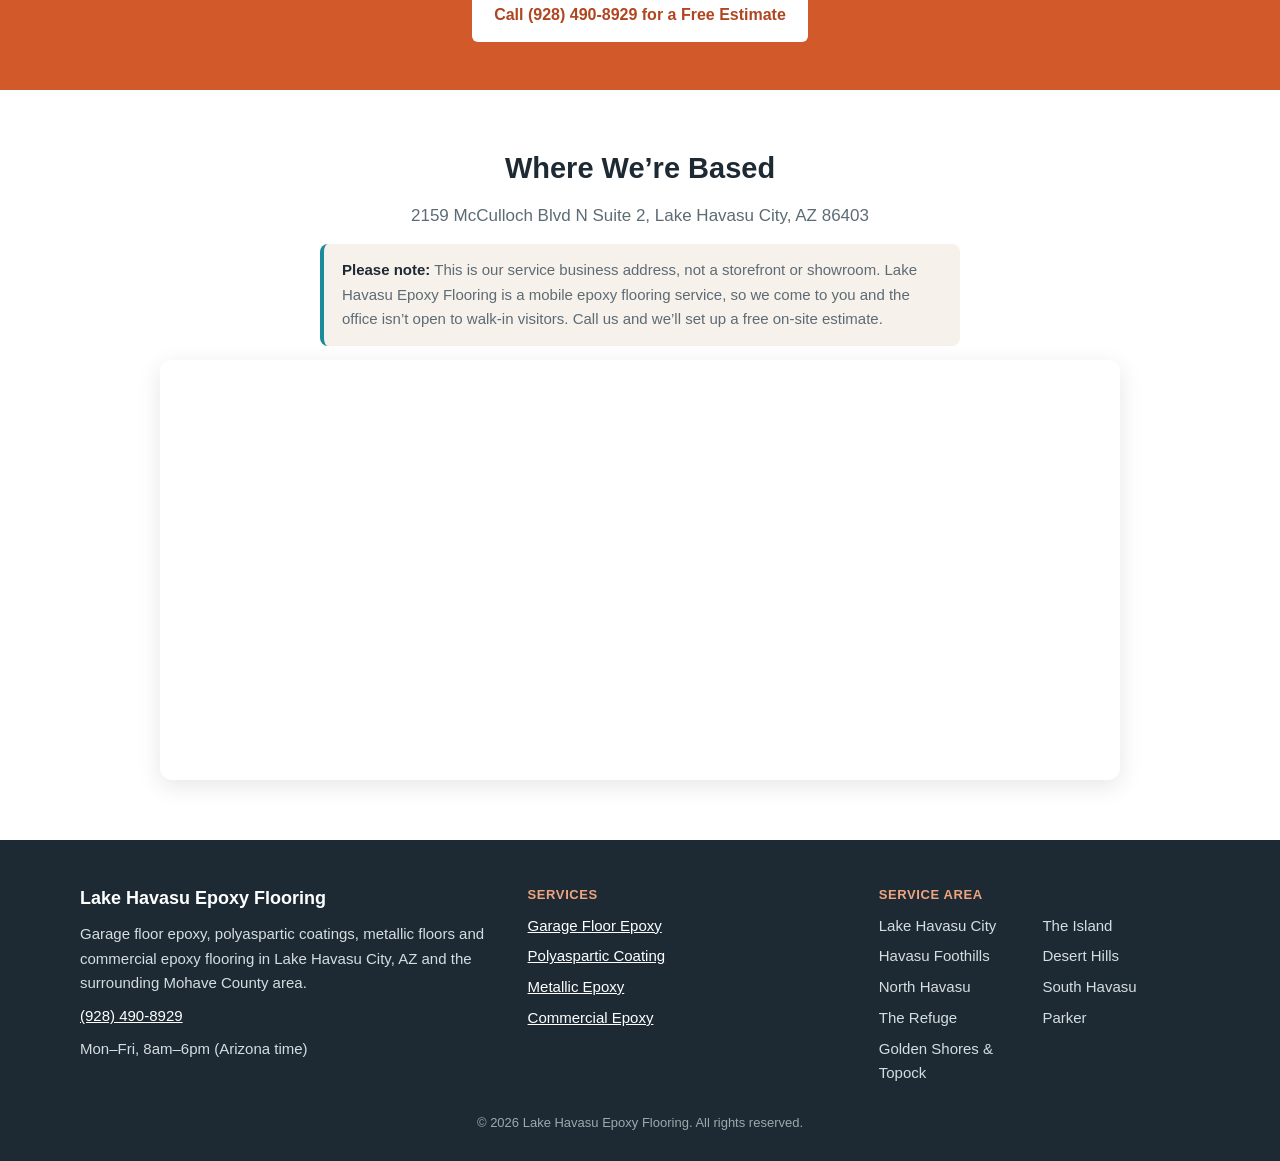
==== commit c6a4f75b: "Remove duplicate hero image band from home page Hero photo is now the header background, so the band" ====
--- a/index.html
+++ b/index.html
@@ -124,7 +124,6 @@
     </div>
   </div>
 </section>
-<div class="band"><img src="epoxy-flooring-lake-havasu-hero.webp" alt="Installer rolling epoxy floor coating in a Lake Havasu City garage" width="1600" height="900"></div>
 
 <section class="section">
   <div class="wrap split">
--- a/styles.css
+++ b/styles.css
@@ -15,7 +15,7 @@
 .links a:hover,.links a.on{opacity:1;border-bottom:2px solid var(--sun)}
 .btn-call{background:var(--sun);color:#fff;text-decoration:none;font-weight:700;padding:9px 16px;border-radius:6px;white-space:nowrap}
 .btn-call:hover{background:var(--sun-d)}
-.hero{background:linear-gradient(135deg,var(--ink) 0%,var(--ink2) 60%,#3b5463 100%);color:#fff;padding:52px 0 56px}
+.hero{background-color:var(--ink);background-image:linear-gradient(90deg,rgba(18,26,33,.82) 0%,rgba(18,26,33,.58) 50%,rgba(18,26,33,.22) 100%),url('epoxy-flooring-lake-havasu-hero.webp');background-size:cover;background-position:center;background-repeat:no-repeat;color:#fff;padding:64px 0 68px}
 .hero-in{display:grid;grid-template-columns:1.15fr 1fr;gap:40px;align-items:start}
 .badge{display:inline-block;background:rgba(27,138,154,.25);border:1px solid var(--lake);color:#bfe9ee;font-size:13px;font-weight:600;padding:5px 12px;border-radius:30px;margin-bottom:16px;text-transform:uppercase;letter-spacing:.6px}
 h1{font-size:40px;line-height:1.15;margin-bottom:16px}
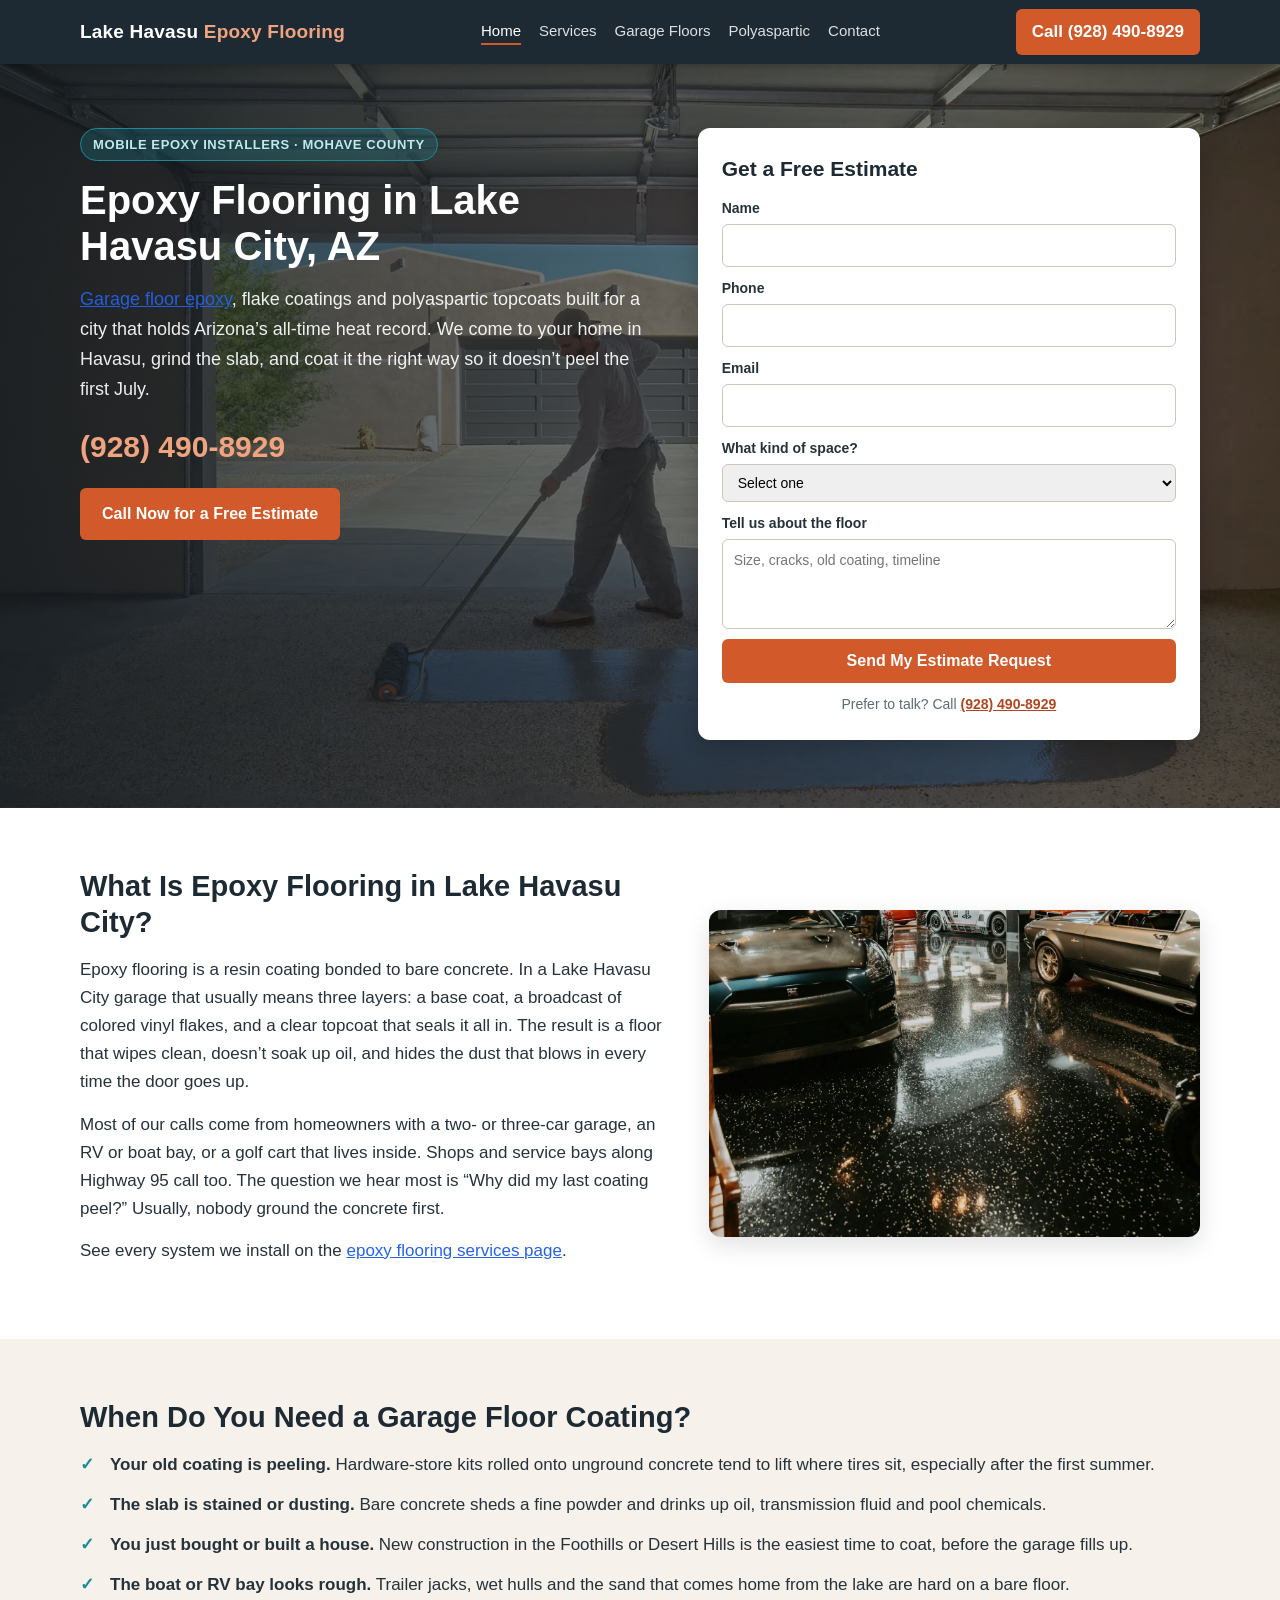
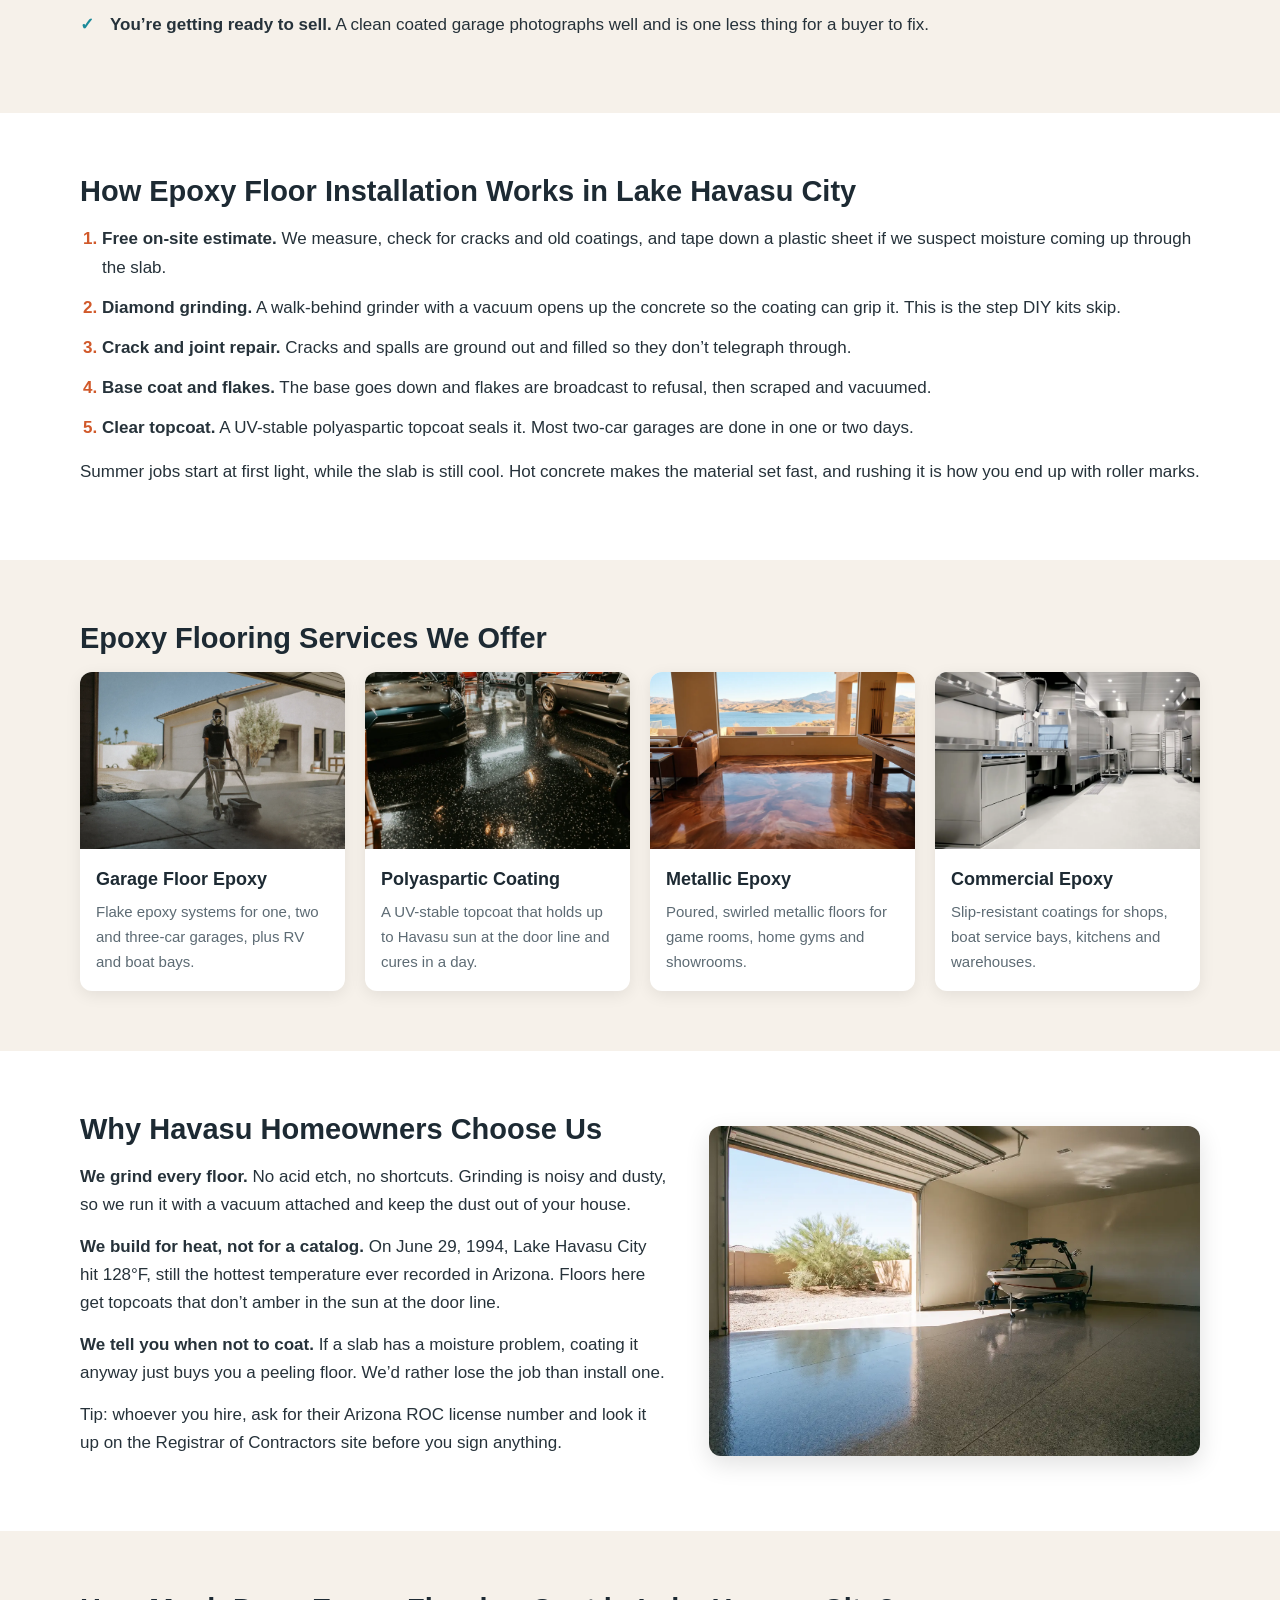
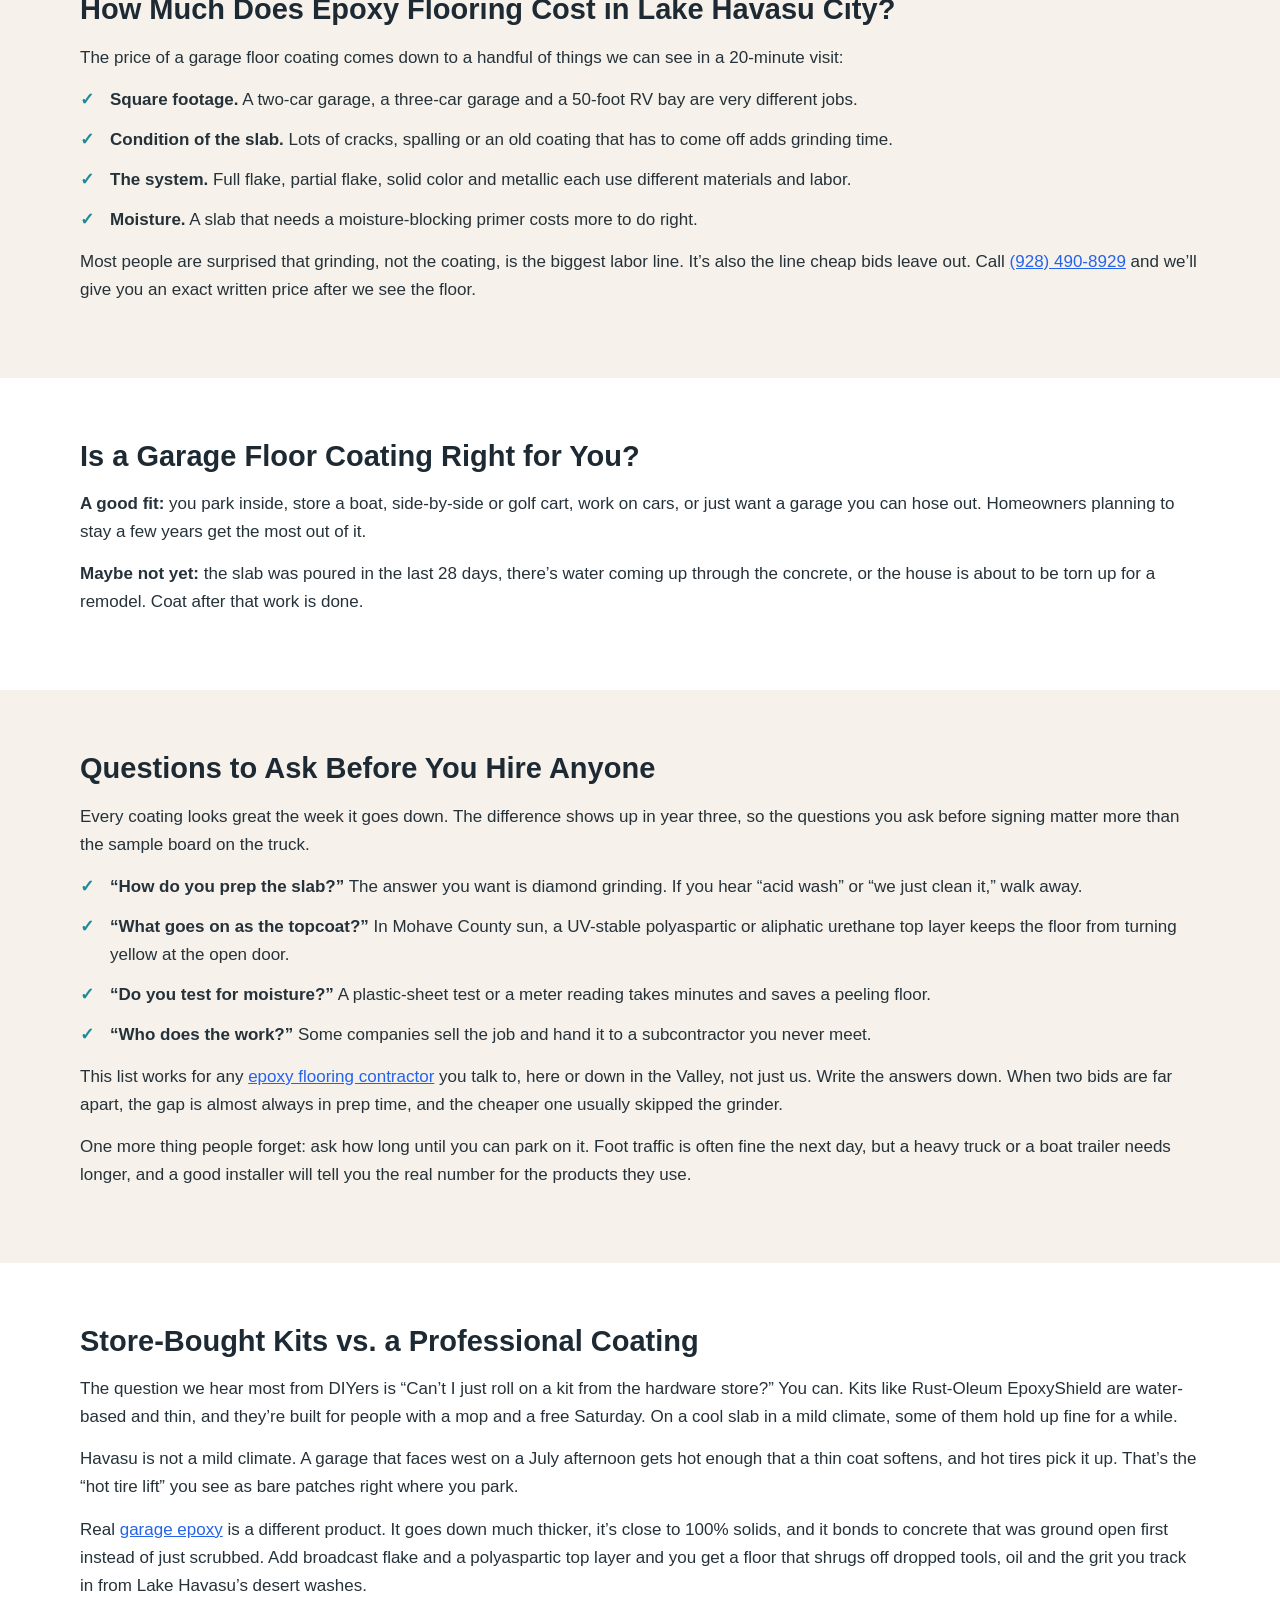
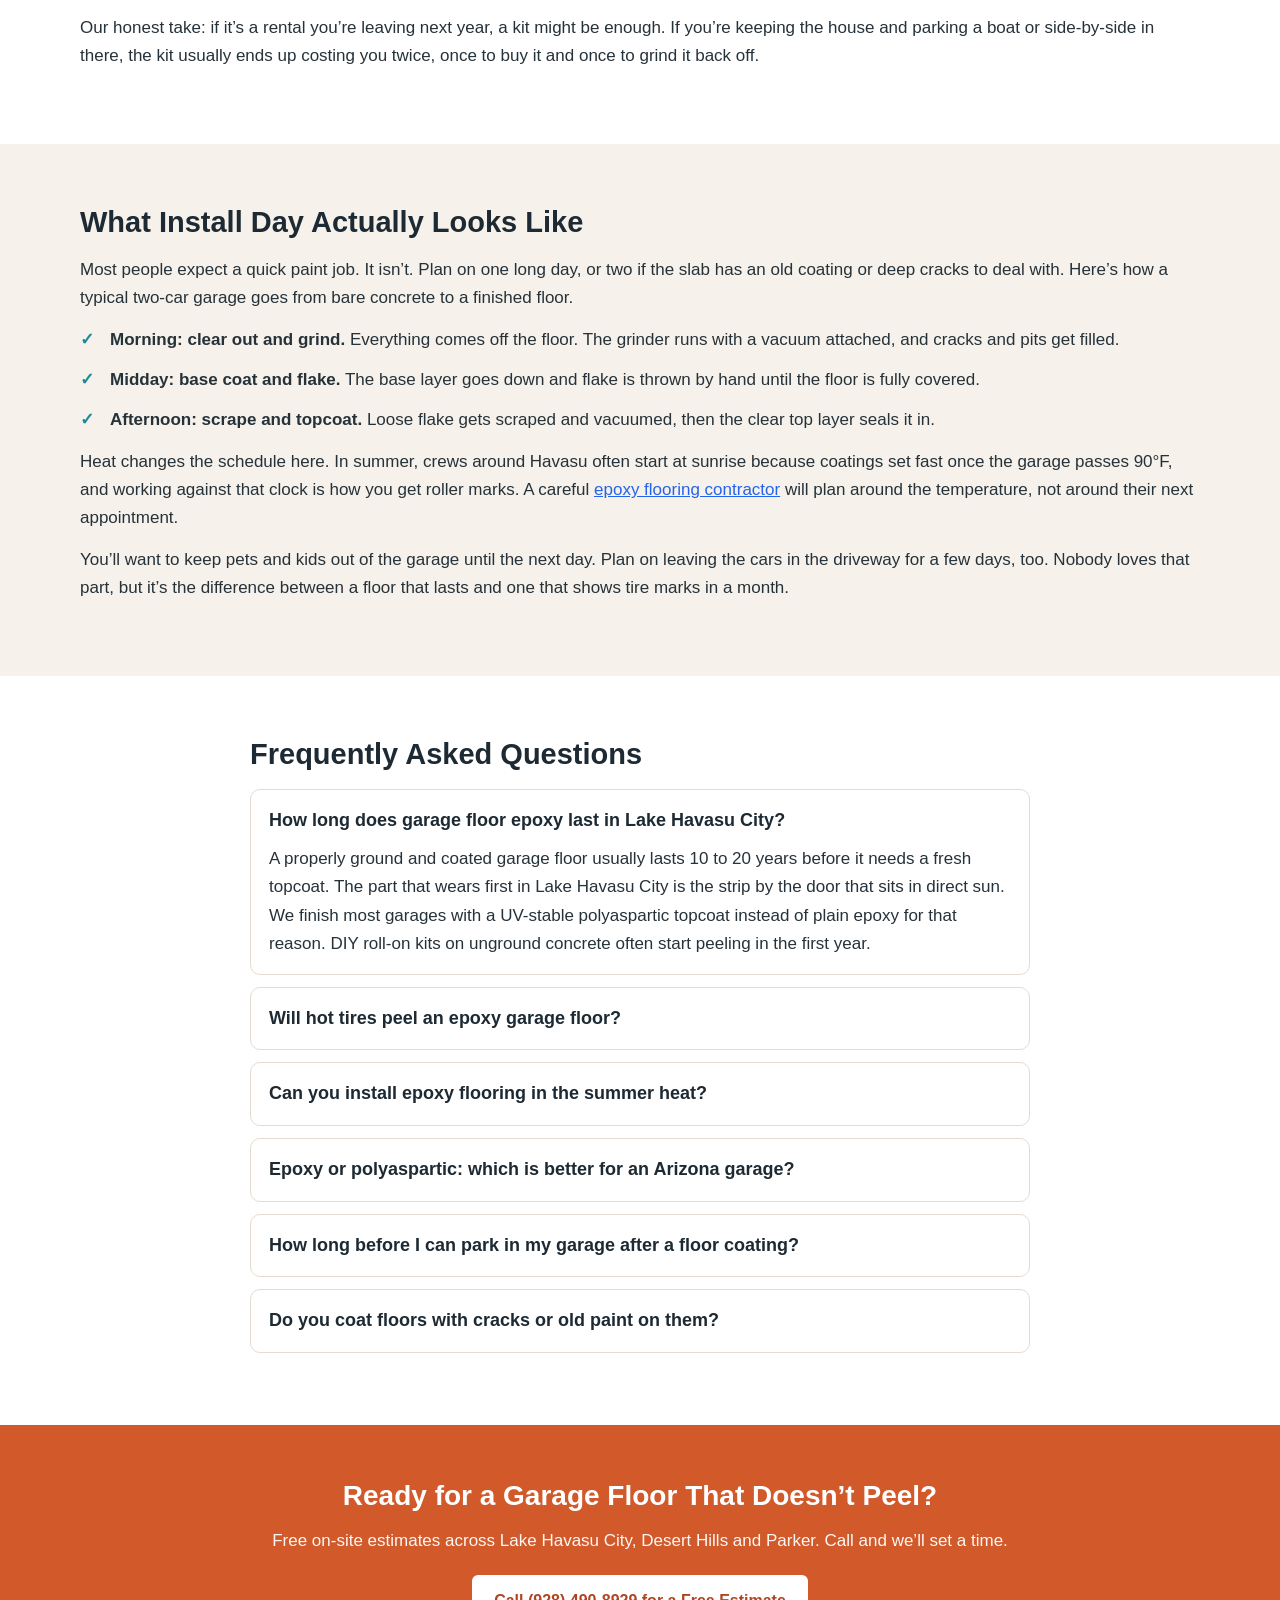
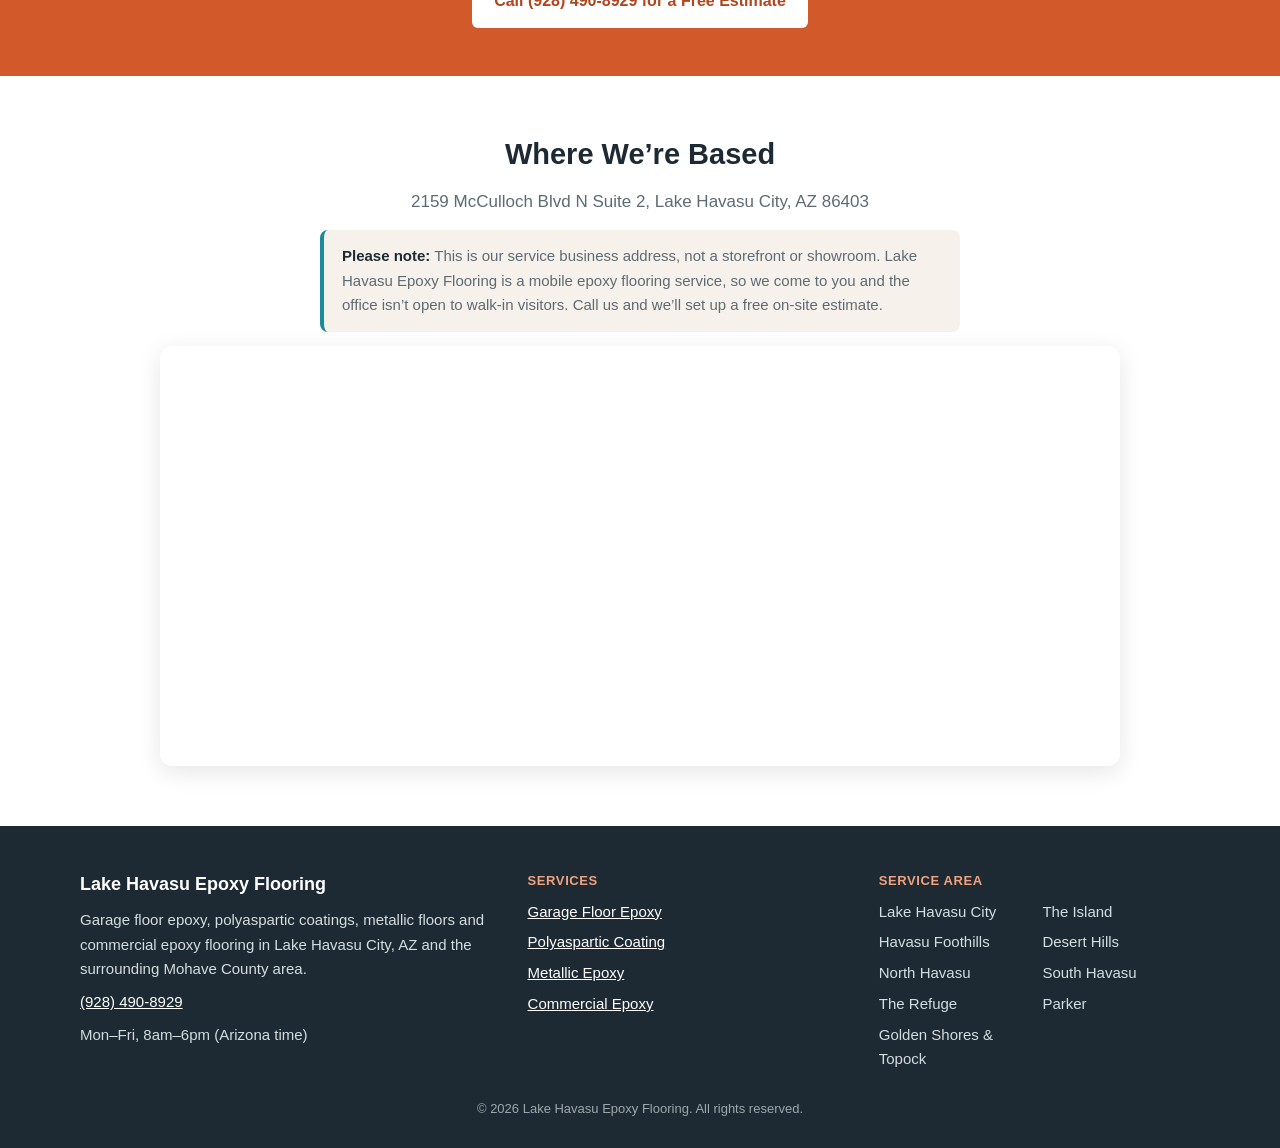
==== commit 20a5785f: "Add backlinks to 4 circle partners (circles #325, #333, #334, #341)" ====
--- a/index.html
+++ b/index.html
@@ -98,7 +98,7 @@
     <div class="hero-copy">
       <span class="badge">Mobile epoxy installers &middot; Mohave County</span>
       <h1>Epoxy Flooring in Lake Havasu City, AZ</h1>
-      <p class="lead">Garage floor epoxy, flake coatings and polyaspartic topcoats built for a city that holds Arizona&rsquo;s all-time heat record. We come to your home in Havasu, grind the slab, and coat it the right way so it doesn&rsquo;t peel the first July.</p>
+      <p class="lead"><a href="https://greenmountainepoxyflooring.com/" style="color: #2563eb; text-decoration: underline;">Garage floor epoxy</a>, flake coatings and polyaspartic topcoats built for a city that holds Arizona&rsquo;s all-time heat record. We come to your home in Havasu, grind the slab, and coat it the right way so it doesn&rsquo;t peel the first July.</p>
       <a class="tel-big" href="tel:+19284908929">(928) 490-8929</a>
       <a class="btn" href="tel:+19284908929">Call Now for a Free Estimate</a>
     </div>
@@ -211,6 +211,45 @@
   </div>
 </section>
 
+<section class="section alt">
+  <div class="wrap">
+    <h2>Questions to Ask Before You Hire Anyone</h2>
+    <p>Every coating looks great the week it goes down. The difference shows up in year three, so the questions you ask before signing matter more than the sample board on the truck.</p>
+    <ul class="ticks">
+      <li><strong>&ldquo;How do you prep the slab?&rdquo;</strong> The answer you want is diamond grinding. If you hear &ldquo;acid wash&rdquo; or &ldquo;we just clean it,&rdquo; walk away.</li>
+      <li><strong>&ldquo;What goes on as the topcoat?&rdquo;</strong> In Mohave County sun, a UV-stable polyaspartic or aliphatic urethane top layer keeps the floor from turning yellow at the open door.</li>
+      <li><strong>&ldquo;Do you test for moisture?&rdquo;</strong> A plastic-sheet test or a meter reading takes minutes and saves a peeling floor.</li>
+      <li><strong>&ldquo;Who does the work?&rdquo;</strong> Some companies sell the job and hand it to a subcontractor you never meet.</li>
+    </ul>
+    <p>This list works for any <a href="https://phoenixazepoxycontractor.com/" style="color: #2563eb; text-decoration: underline;">epoxy flooring contractor</a> you talk to, here or down in the Valley, not just us. Write the answers down. When two bids are far apart, the gap is almost always in prep time, and the cheaper one usually skipped the grinder.</p>
+    <p>One more thing people forget: ask how long until you can park on it. Foot traffic is often fine the next day, but a heavy truck or a boat trailer needs longer, and a good installer will tell you the real number for the products they use.</p>
+  </div>
+</section>
+
+<section class="section">
+  <div class="wrap">
+    <h2>Store-Bought Kits vs. a Professional Coating</h2>
+    <p>The question we hear most from DIYers is &ldquo;Can&rsquo;t I just roll on a kit from the hardware store?&rdquo; You can. Kits like Rust-Oleum EpoxyShield are water-based and thin, and they&rsquo;re built for people with a mop and a free Saturday. On a cool slab in a mild climate, some of them hold up fine for a while.</p>
+    <p>Havasu is not a mild climate. A garage that faces west on a July afternoon gets hot enough that a thin coat softens, and hot tires pick it up. That&rsquo;s the &ldquo;hot tire lift&rdquo; you see as bare patches right where you park.</p>
+    <p>Real <a href="https://garageepoxyphoenixaz.com/" style="color: #2563eb; text-decoration: underline;">garage epoxy</a> is a different product. It goes down much thicker, it&rsquo;s close to 100% solids, and it bonds to concrete that was ground open first instead of just scrubbed. Add broadcast flake and a polyaspartic top layer and you get a floor that shrugs off dropped tools, oil and the grit you track in from Lake Havasu&rsquo;s desert washes.</p>
+    <p>Our honest take: if it&rsquo;s a rental you&rsquo;re leaving next year, a kit might be enough. If you&rsquo;re keeping the house and parking a boat or side-by-side in there, the kit usually ends up costing you twice, once to buy it and once to grind it back off.</p>
+  </div>
+</section>
+
+<section class="section alt">
+  <div class="wrap">
+    <h2>What Install Day Actually Looks Like</h2>
+    <p>Most people expect a quick paint job. It isn&rsquo;t. Plan on one long day, or two if the slab has an old coating or deep cracks to deal with. Here&rsquo;s how a typical two-car garage goes from bare concrete to a finished floor.</p>
+    <ul class="ticks">
+      <li><strong>Morning: clear out and grind.</strong> Everything comes off the floor. The grinder runs with a vacuum attached, and cracks and pits get filled.</li>
+      <li><strong>Midday: base coat and flake.</strong> The base layer goes down and flake is thrown by hand until the floor is fully covered.</li>
+      <li><strong>Afternoon: scrape and topcoat.</strong> Loose flake gets scraped and vacuumed, then the clear top layer seals it in.</li>
+    </ul>
+    <p>Heat changes the schedule here. In summer, crews around Havasu often start at sunrise because coatings set fast once the garage passes 90&deg;F, and working against that clock is how you get roller marks. A careful <a href="https://lakehavasucityepoxy.com/" style="color: #2563eb; text-decoration: underline;">epoxy flooring contractor</a> will plan around the temperature, not around their next appointment.</p>
+    <p>You&rsquo;ll want to keep pets and kids out of the garage until the next day. Plan on leaving the cars in the driveway for a few days, too. Nobody loves that part, but it&rsquo;s the difference between a floor that lasts and one that shows tire marks in a month.</p>
+  </div>
+</section>
+
 <section class="section" id="faq">
   <div class="wrap narrow">
     <h2>Frequently Asked Questions</h2>
